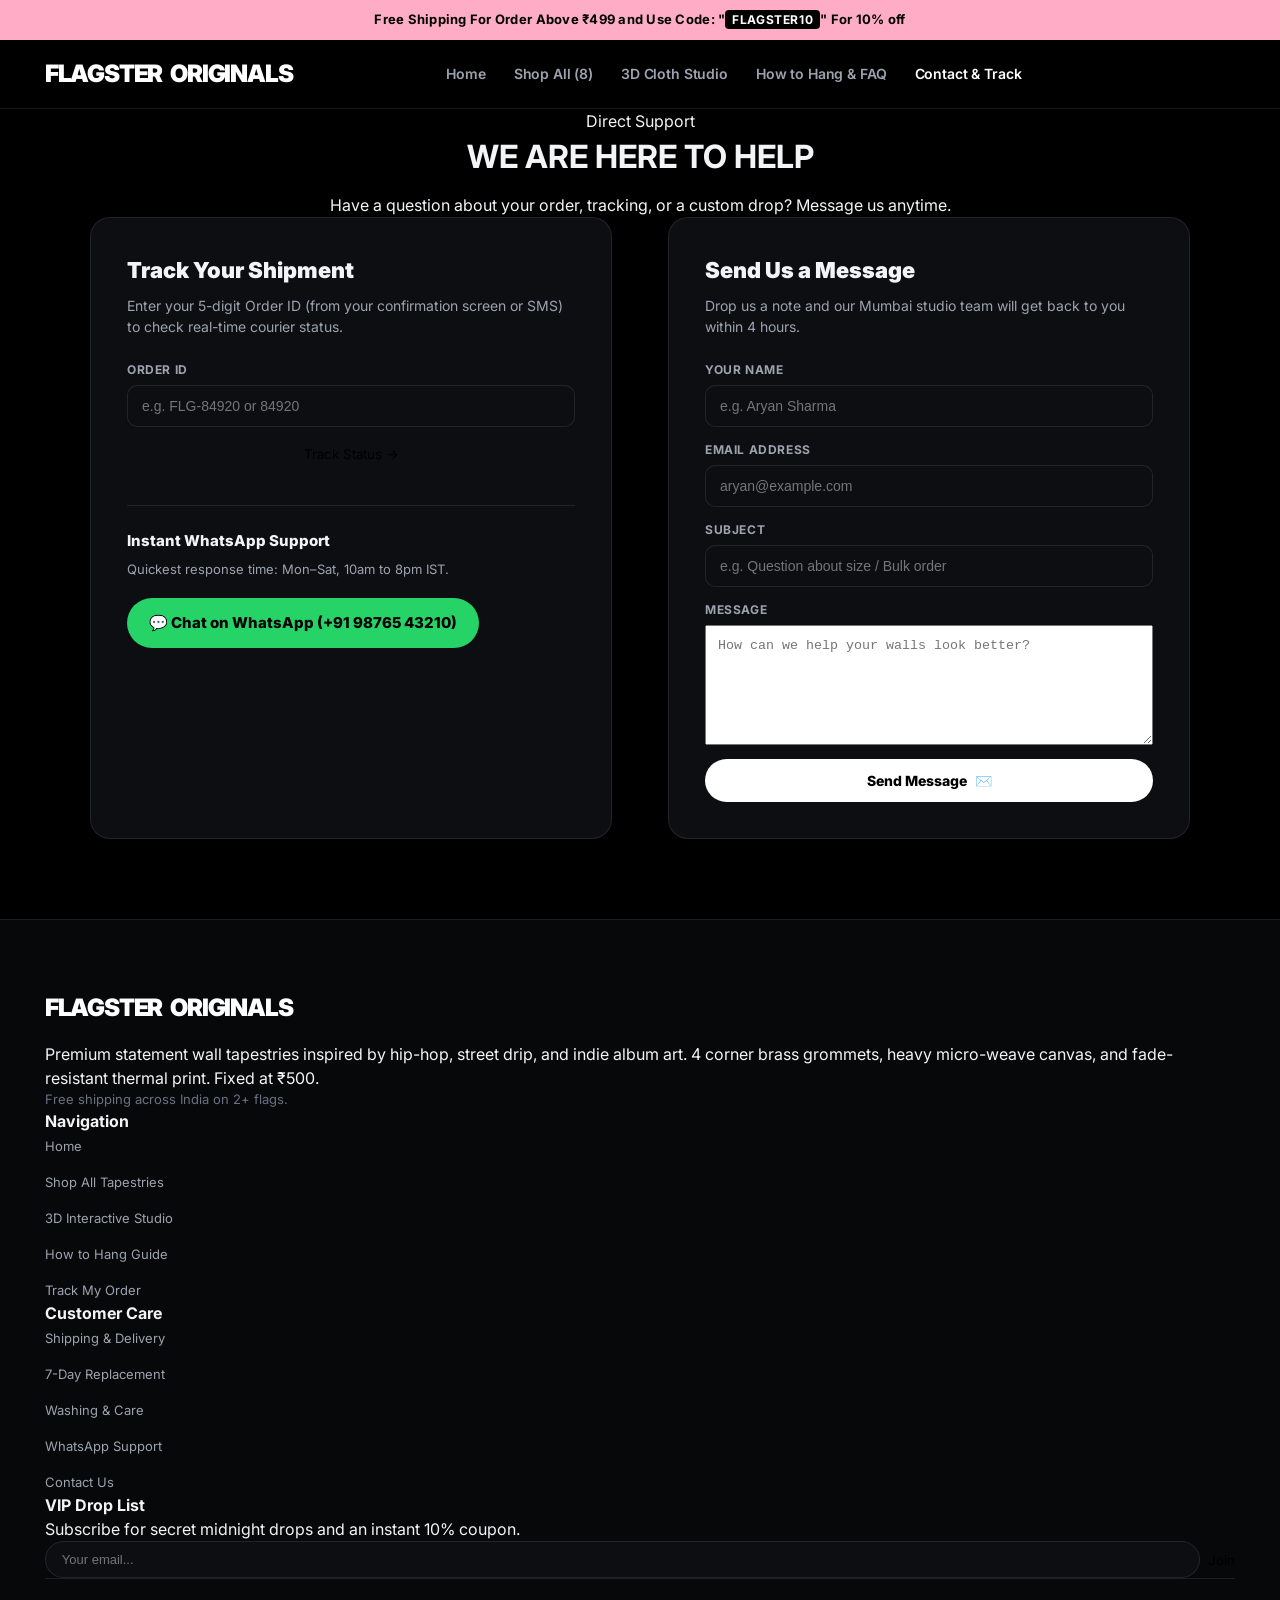
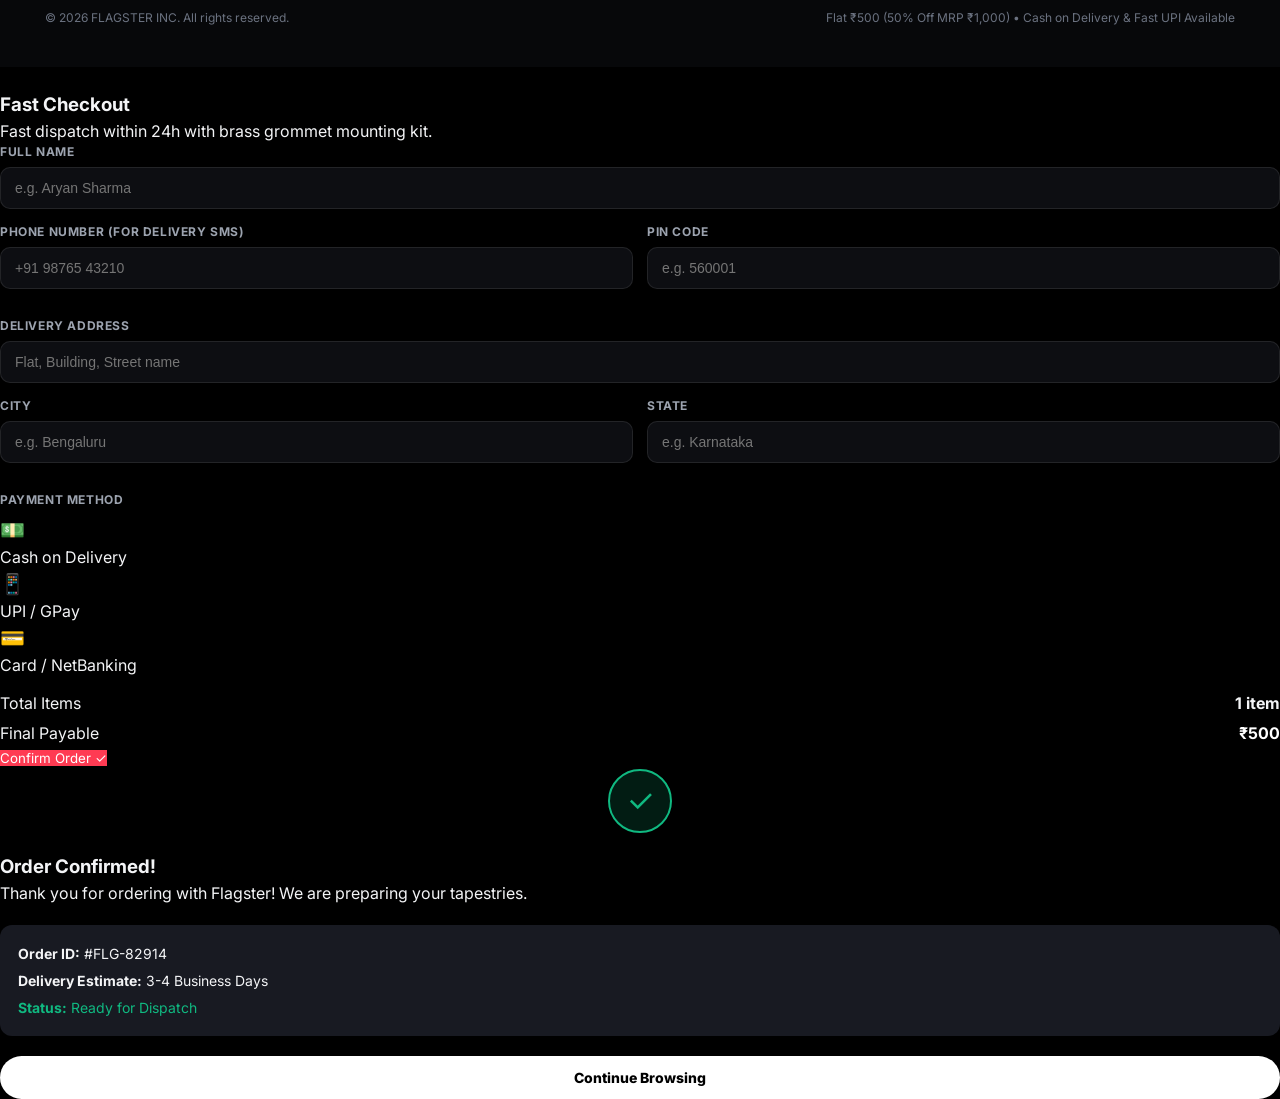
==== contact.html @ 4447f0f8 "feat: complete Flagster multi-page brand website with PhewMew PDP, 3D cloth physics, cart drawer, an" ====
<!DOCTYPE html>
<html lang="en">
<head>
  <meta charset="utf-8">
  <meta name="viewport" content="width=device-width, initial-scale=1">
  <title>Contact & Order Tracking — Flagster</title>
  <meta name="description" content="Track your Flagster shipment, WhatsApp customer support, and get in touch with our team.">
  <link rel="stylesheet" href="https://fonts.googleapis.com/css2?family=Inter:wght@400;500;600;700;800;900&display=swap">
  <link rel="stylesheet" href="css/style.css">
  <style>
    .contact-layout {
      display: grid;
      grid-template-columns: 1fr 1fr;
      gap: 56px;
      max-width: 1100px;
      margin: 0 auto;
    }
    .card-box {
      background: var(--bg-card);
      border: 1px solid var(--border);
      border-radius: 20px;
      padding: 36px;
    }
    .whatsapp-badge {
      display: inline-flex;
      align-items: center;
      gap: 10px;
      background: #25d366;
      color: #000;
      font-weight: 800;
      padding: 14px 22px;
      border-radius: var(--radius-pill);
      font-size: 15px;
      margin-top: 18px;
      transition: transform 0.2s;
    }
    .whatsapp-badge:hover {
      transform: translateY(-2px);
    }
    .track-result-box {
      background: var(--bg-surface);
      border: 1px solid var(--border-strong);
      padding: 20px;
      border-radius: 12px;
      margin-top: 20px;
      display: none;
    }
    @media (max-width: 800px) {
      .contact-layout { grid-template-columns: 1fr; gap: 32px; }
    }
  </style>
</head>
<body>

  <!-- Announcement Top Banner -->
  <aside class="announcement">
    <span>Free Shipping For Order Above ₹499 and Use Code: "<strong>FLAGSTER10</strong>" For 10% off</span>
  </aside>

  <!-- Sticky Navbar -->
  <header class="nav-bar">
    <div class="nav-inner">
      <a href="index.html" class="nav-logo">
        <span>FLAGSTER</span>
        <span class="nav-logo-tag">ORIGINALS</span>
      </a>

      <nav class="nav-links">
        <a href="index.html" class="">Home</a>
        <a href="shop.html" class="">Shop All (8)</a>
        <a href="index.html#studio" class="">3D Cloth Studio</a>
        <a href="faq.html" class="">How to Hang & FAQ</a>
        <a href="contact.html" class="is-active">Contact & Track</a>
      </nav>

      <div class="nav-actions">
        <button class="nav-cart-btn" id="open-cart-btn" aria-label="Open Cart">
          <svg width="18" height="18" viewBox="0 0 24 24" fill="none" stroke="currentColor" stroke-width="2.5"><path d="M6 2L3 6v14a2 2 0 0 0 2 2h14a2 2 0 0 0 2-2V6l-3-4z"/><line x1="3" y1="6" x2="21" y2="6"/><path d="M16 10a4 4 0 0 1-8 0"/></svg>
          <span>Cart</span>
          <span class="cart-pill-count" id="nav-cart-badge">0</span>
        </button>
      </div>
    </div>
  </header>


  <div class="shop-header" style="text-align: center; max-width: 700px; margin: 0 auto; padding-bottom: 0;">
    <span class="section-tag">Direct Support</span>
    <h1 class="section-title">WE ARE HERE TO HELP</h1>
    <p class="section-sub" style="margin: 12px auto 0;">Have a question about your order, tracking, or a custom drop? Message us anytime.</p>
  </div>

  <main class="section">
    <div class="contact-layout">
      <!-- Order Tracking Card -->
      <div class="card-box">
        <h3 style="font-size: 22px; font-weight: 900; margin-bottom: 8px;">Track Your Shipment</h3>
        <p style="font-size: 14px; color: var(--text-muted); margin-bottom: 24px;">Enter your 5-digit Order ID (from your confirmation screen or SMS) to check real-time courier status.</p>

        <form onsubmit="handleTrack(event)">
          <div class="form-group">
            <label>Order ID</label>
            <input type="text" class="form-input" id="track-id-input" placeholder="e.g. FLG-84920 or 84920" required>
          </div>
          <button type="submit" class="btn btn-accent" style="width: 100%;">
            <span>Track Status</span>
            <span>→</span>
          </button>
        </form>

        <div class="track-result-box" id="track-result">
          <div style="display: flex; justify-content: space-between; align-items: center; margin-bottom: 12px;">
            <strong style="color: #fff;" id="track-order-num">#FLG-84920</strong>
            <span style="background: rgba(16, 185, 129, 0.2); color: var(--green); padding: 3px 8px; border-radius: 4px; font-size: 12px; font-weight: 800;">OUT FOR DELIVERY</span>
          </div>
          <p style="font-size: 13px; color: var(--text-muted);">Courier: BlueDart Express • Tracking: BD9402850IN</p>
          <p style="font-size: 13px; color: #fff; margin-top: 8px;"><strong>Estimated Arrival:</strong> Tomorrow by 5:00 PM</p>
        </div>

        <div style="margin-top: 40px; padding-top: 24px; border-top: 1px solid var(--border);">
          <h4 style="font-size: 15px; font-weight: 800; margin-bottom: 8px;">Instant WhatsApp Support</h4>
          <p style="font-size: 13px; color: var(--text-muted);">Quickest response time: Mon–Sat, 10am to 8pm IST.</p>
          <a href="https://wa.me/919876543210?text=Hi%20Flagster%20Team!%20I%20have%20a%20question%20about%20my%20order" target="_blank" class="whatsapp-badge">
            <span>💬 Chat on WhatsApp (+91 98765 43210)</span>
          </a>
        </div>
      </div>

      <!-- Contact Message Form -->
      <div class="card-box">
        <h3 style="font-size: 22px; font-weight: 900; margin-bottom: 8px;">Send Us a Message</h3>
        <p style="font-size: 14px; color: var(--text-muted); margin-bottom: 24px;">Drop us a note and our Mumbai studio team will get back to you within 4 hours.</p>

        <form onsubmit="handleContactSubmit(event)">
          <div class="form-group">
            <label>Your Name</label>
            <input type="text" class="form-input" placeholder="e.g. Aryan Sharma" required>
          </div>

          <div class="form-group">
            <label>Email Address</label>
            <input type="email" class="form-input" placeholder="aryan@example.com" required>
          </div>

          <div class="form-group">
            <label>Subject</label>
            <input type="text" class="form-input" placeholder="e.g. Question about size / Bulk order">
          </div>

          <div class="form-group">
            <label>Message</label>
            <textarea class="form-input" style="height: 120px; padding: 12px; resize: vertical;" placeholder="How can we help your walls look better?" required></textarea>
          </div>

          <button type="submit" class="btn btn-primary" style="width: 100%;">
            <span>Send Message</span>
            <span>✉️</span>
          </button>
        </form>
      </div>
    </div>
  </main>


  <!-- Footer -->
  <footer class="site-footer">
    <div class="footer-top">
      <div class="footer-col">
        <div class="nav-logo" style="margin-bottom: 16px;">
          <span>FLAGSTER</span>
          <span class="nav-logo-tag">ORIGINALS</span>
        </div>
        <p>Premium statement wall tapestries inspired by hip-hop, street drip, and indie album art. 4 corner brass grommets, heavy micro-weave canvas, and fade-resistant thermal print. Fixed at ₹500.</p>
        <p style="color: #6a7182; font-size: 13px;">Free shipping across India on 2+ flags.</p>
      </div>

      <div class="footer-col">
        <h4>Navigation</h4>
        <ul class="footer-links">
          <li><a href="index.html">Home</a></li>
          <li><a href="shop.html">Shop All Tapestries</a></li>
          <li><a href="index.html#studio">3D Interactive Studio</a></li>
          <li><a href="faq.html">How to Hang Guide</a></li>
          <li><a href="contact.html">Track My Order</a></li>
        </ul>
      </div>

      <div class="footer-col">
        <h4>Customer Care</h4>
        <ul class="footer-links">
          <li><a href="faq.html#shipping">Shipping & Delivery</a></li>
          <li><a href="faq.html#returns">7-Day Replacement</a></li>
          <li><a href="faq.html#care">Washing & Care</a></li>
          <li><a href="contact.html">WhatsApp Support</a></li>
          <li><a href="contact.html">Contact Us</a></li>
        </ul>
      </div>

      <div class="footer-col">
        <h4>VIP Drop List</h4>
        <p>Subscribe for secret midnight drops and an instant 10% coupon.</p>
        <form class="newsletter-form" onsubmit="event.preventDefault(); alert('Welcome to Flagster VIP! Use code FLAGSTER10 at checkout.');">
          <input type="email" class="newsletter-input" placeholder="Your email..." required>
          <button type="submit" class="newsletter-btn">Join</button>
        </form>
      </div>
    </div>

    <div class="footer-bottom">
      <span>© 2026 FLAGSTER INC. All rights reserved.</span>
      <span>Flat ₹500 (50% Off MRP ₹1,000) • Cash on Delivery & Fast UPI Available</span>
    </div>
  </footer>

  <!-- Slide-In Cart Drawer -->
  <div class="cart-backdrop" id="cart-backdrop">
    <aside class="cart-drawer" role="dialog" aria-label="Shopping Cart">
      <div class="cart-header">
        <h3>Your Cart (<span id="cart-drawer-count">0</span>)</h3>
        <button class="cart-close-btn" id="cart-close-btn" aria-label="Close Cart">&times;</button>
      </div>

      <div class="cart-shipping-banner" id="cart-shipping-msg">
        ⚡ Add 1 more flag to unlock FREE SHIPPING!
      </div>

      <div class="cart-items" id="cart-items-container">
        <!-- Injected via cart.js -->
      </div>

      <div class="cart-footer">
        <div class="cart-coupon-row">
          <input type="text" class="cart-coupon-input" id="coupon-input" placeholder="Coupon Code (e.g. FLAGSTER10)">
          <button class="cart-coupon-btn" onclick="applyCoupon()">Apply</button>
        </div>
        <div class="cart-subtotal">
          <span>Subtotal</span>
          <span id="cart-subtotal-val">₹0</span>
        </div>
        <div class="cart-subtotal" style="color: var(--green);">
          <span>50% Drop Discount</span>
          <span id="cart-discount-val">-₹0</span>
        </div>
        <div class="cart-subtotal">
          <span>Shipping</span>
          <span id="cart-shipping-val">₹50</span>
        </div>
        <div class="cart-total">
          <span>Total</span>
          <span id="cart-total-val">₹0</span>
        </div>
        <button class="cart-checkout-btn" id="cart-checkout-btn">
          <span>Proceed to Checkout</span>
          <span>→</span>
        </button>
      </div>
    </aside>
  </div>

  <!-- Checkout Modal -->
  <div class="modal-backdrop" id="checkout-modal">
    <div class="modal-box">
      <button class="modal-close-btn" id="modal-close-btn">&times;</button>

      <div id="checkout-form-view">
        <h3 class="modal-title">Fast Checkout</h3>
        <p class="modal-sub">Fast dispatch within 24h with brass grommet mounting kit.</p>

        <form id="order-form" onsubmit="handlePlaceOrder(event)">
          <div class="form-group">
            <label>Full Name</label>
            <input type="text" class="form-input" placeholder="e.g. Aryan Sharma" required>
          </div>

          <div class="form-row">
            <div class="form-group">
              <label>Phone Number (for delivery SMS)</label>
              <input type="tel" class="form-input" placeholder="+91 98765 43210" required>
            </div>
            <div class="form-group">
              <label>PIN Code</label>
              <input type="text" class="form-input" placeholder="e.g. 560001" required>
            </div>
          </div>

          <div class="form-group">
            <label>Delivery Address</label>
            <input type="text" class="form-input" placeholder="Flat, Building, Street name" required>
          </div>

          <div class="form-row">
            <div class="form-group">
              <label>City</label>
              <input type="text" class="form-input" placeholder="e.g. Bengaluru" required>
            </div>
            <div class="form-group">
              <label>State</label>
              <input type="text" class="form-input" placeholder="e.g. Karnataka" required>
            </div>
          </div>

          <div class="form-group">
            <label>Payment Method</label>
            <div class="payment-options">
              <div class="payment-option is-selected" onclick="selectPayment(this, 'cod')">
                <div style="font-size: 20px;">💵</div>
                <div class="payment-option-title">Cash on Delivery</div>
              </div>
              <div class="payment-option" onclick="selectPayment(this, 'upi')">
                <div style="font-size: 20px;">📱</div>
                <div class="payment-option-title">UPI / GPay</div>
              </div>
              <div class="payment-option" onclick="selectPayment(this, 'card')">
                <div style="font-size: 20px;">💳</div>
                <div class="payment-option-title">Card / NetBanking</div>
              </div>
            </div>
          </div>

          <div class="order-summary-box">
            <div style="display: flex; justify-content: space-between; margin-bottom: 6px;">
              <span>Total Items</span>
              <strong id="modal-item-count">1 item</strong>
            </div>
            <div style="display: flex; justify-content: space-between; font-size: 16px;">
              <span>Final Payable</span>
              <strong style="color: #fff;" id="modal-final-total">₹500</strong>
            </div>
          </div>

          <button type="submit" class="cart-checkout-btn" style="background: var(--accent); color: #fff;">
            <span>Confirm Order</span>
            <span>✓</span>
          </button>
        </form>
      </div>

      <div class="success-view" id="checkout-success-view">
        <div class="success-icon">✓</div>
        <h3 class="modal-title">Order Confirmed!</h3>
        <p class="modal-sub">Thank you for ordering with Flagster! We are preparing your tapestries.</p>
        <div style="background: var(--bg-surface); padding: 18px; border-radius: 12px; margin: 20px 0; font-size: 14px; text-align: left;">
          <p><strong>Order ID:</strong> #FLG-<span id="confirmed-order-id">82914</span></p>
          <p style="margin-top: 6px;"><strong>Delivery Estimate:</strong> 3-4 Business Days</p>
          <p style="margin-top: 6px; color: var(--green);"><strong>Status:</strong> Ready for Dispatch</p>
        </div>
        <button class="btn btn-primary" style="width: 100%;" onclick="closeCheckout()">
          Continue Browsing
        </button>
      </div>
    </div>
  </div>


  <script src="js/products.js"></script>
  <script src="js/cart.js"></script>
  <script>
    function handleTrack(e) {
      e.preventDefault();
      const val = document.getElementById('track-id-input').value.trim();
      const resultBox = document.getElementById('track-result');
      const orderNumEl = document.getElementById('track-order-num');
      orderNumEl.textContent = val.startsWith('#') ? val : `#FLG-${val.replace('FLG-','')}`;
      resultBox.style.display = 'block';
    }

    function handleContactSubmit(e) {
      e.preventDefault();
      alert('Message sent! Our support team will reply to your email within 4 hours.');
      e.target.reset();
    }
  </script>
</body>
</html>
---- css/style.css ----
/* FLAGSTER E-COMMERCE STYLESHEET — STREETWEAR WALL TAPESTRIES */
:root {
  --bg: #000000;
  --bg-card: #0d0e12;
  --bg-card-hover: #14161d;
  --bg-surface: #181a22;
  --bg-surface-hover: #222530;
  --paper: #e3e4e9;
  --paper-edge: #cfd1d9;
  --ink: #000000;
  --white: #ffffff;
  --text-main: #f3f4f6;
  --text-muted: #9ca3af;
  --text-dim: #6b7280;
  --border: rgba(255, 255, 255, 0.09);
  --border-strong: rgba(255, 255, 255, 0.18);
  --pink-accent: #ffadc6;
  --pink-accent-hover: #ff98b6;
  --pink-accent-text: #000000;
  --accent: #ff3b53;
  --green: #10b981;
  --gutter: clamp(16px, 3.5vw, 48px);
  --radius: 12px;
  --radius-lg: 20px;
  --radius-pill: 9999px;
  --shadow-card: 0 16px 36px rgba(0, 0, 0, 0.5);
  --shadow-pop: 0 24px 60px rgba(0, 0, 0, 0.8);
}

*, *::before, *::after {
  box-sizing: border-box;
  margin: 0;
  padding: 0;
}

html {
  scroll-behavior: smooth;
}

body {
  background: var(--bg);
  color: var(--text-main);
  font-family: "Inter", -apple-system, BlinkMacSystemFont, "Segoe UI", Roboto, sans-serif;
  -webkit-font-smoothing: antialiased;
  text-rendering: optimizeLegibility;
  line-height: 1.5;
  overflow-x: hidden;
}

a {
  color: inherit;
  text-decoration: none;
}

button {
  font-family: inherit;
  border: none;
  background: none;
  cursor: pointer;
}

img {
  max-width: 100%;
  display: block;
}

/* TOP ANNOUNCEMENT BAR (PHEWMEW PINK ACCENT) */
.announcement {
  background: var(--pink-accent);
  color: #000000;
  font-size: 13px;
  font-weight: 700;
  letter-spacing: 0.02em;
  text-align: center;
  padding: 10px var(--gutter);
  display: flex;
  align-items: center;
  justify-content: center;
  gap: 8px;
  z-index: 100;
  position: relative;
}
.announcement strong {
  background: #000000;
  color: #ffffff;
  padding: 2px 7px;
  border-radius: 4px;
  font-size: 12px;
  letter-spacing: 0.05em;
}

/* NAVIGATION */
.nav-bar {
  position: sticky;
  top: 0;
  z-index: 90;
  background: rgba(0, 0, 0, 0.88);
  backdrop-filter: blur(14px);
  border-bottom: 1px solid var(--border);
  transition: all 0.25s ease;
}
.nav-inner {
  max-width: 1440px;
  margin: 0 auto;
  padding: 16px var(--gutter);
  display: flex;
  align-items: center;
  justify-content: space-between;
}
.nav-logo {
  display: flex;
  align-items: center;
  gap: 8px;
  font-size: 24px;
  font-weight: 900;
  letter-spacing: -0.05em;
  text-transform: uppercase;
  color: #ffffff;
}
.nav-logo .badge-star {
  background: var(--pink-accent);
  color: #000000;
  font-size: 11px;
  font-weight: 800;
  padding: 2px 8px;
  border-radius: var(--radius-pill);
  letter-spacing: 0.06em;
}
.nav-links {
  display: flex;
  align-items: center;
  gap: 28px;
}
.nav-links a {
  font-size: 14px;
  font-weight: 600;
  color: var(--text-muted);
  transition: color 0.2s;
  letter-spacing: -0.01em;
}
.nav-links a:hover,
.nav-links a.is-active {
  color: #ffffff;
}
.nav-actions {
  display: flex;
  align-items: center;
  gap: 12px;
}
.cart-pill-btn {
  background: #ffffff;
  color: #000000;
  font-size: 13px;
  font-weight: 700;
  padding: 8px 18px;
  border-radius: var(--radius-pill);
  display: flex;
  align-items: center;
  gap: 8px;
  transition: transform 0.2s, background 0.2s;
  box-shadow: 0 4px 14px rgba(255, 255, 255, 0.15);
}
.cart-pill-btn:hover {
  transform: translateY(-1px);
  background: #eaeaea;
}
.cart-count-badge {
  background: var(--pink-accent);
  color: #000000;
  font-size: 11px;
  font-weight: 900;
  padding: 2px 7px;
  border-radius: var(--radius-pill);
}

/* MARQUEE TICKER */
.marquee-bar {
  background: #090a0d;
  border-top: 1px solid var(--border);
  border-bottom: 1px solid var(--border);
  overflow: hidden;
  white-space: nowrap;
  padding: 12px 0;
}
.marquee-track {
  display: inline-block;
  animation: marquee 25s linear infinite;
  font-size: 12px;
  font-weight: 800;
  letter-spacing: 0.14em;
  text-transform: uppercase;
  color: var(--text-muted);
}
.marquee-track span {
  margin: 0 20px;
}
.marquee-track strong {
  color: var(--pink-accent);
}
@keyframes marquee {
  0% { transform: translateX(0); }
  100% { transform: translateX(-50%); }
}

/* BUTTONS */
.btn-primary {
  background: #ffffff;
  color: #000000;
  font-weight: 800;
  font-size: 14px;
  padding: 13px 26px;
  border-radius: var(--radius-pill);
  display: inline-flex;
  align-items: center;
  justify-content: center;
  gap: 8px;
  transition: transform 0.2s, background 0.2s;
  cursor: pointer;
}
.btn-primary:hover {
  background: #e2e2e2;
  transform: translateY(-2px);
}
.btn-pink {
  background: var(--pink-accent);
  color: var(--pink-accent-text);
  font-weight: 800;
  font-size: 15px;
  padding: 14px 28px;
  border-radius: var(--radius-pill);
  display: inline-flex;
  align-items: center;
  justify-content: center;
  gap: 8px;
  transition: transform 0.2s, background 0.2s, box-shadow 0.2s;
  cursor: pointer;
  box-shadow: 0 4px 18px rgba(255, 173, 198, 0.35);
}
.btn-pink:hover {
  background: var(--pink-accent-hover);
  transform: translateY(-2px);
  box-shadow: 0 6px 24px rgba(255, 173, 198, 0.5);
}
.btn-outline {
  border: 1px solid var(--border-strong);
  color: #ffffff;
  font-weight: 700;
  font-size: 14px;
  padding: 12px 24px;
  border-radius: var(--radius-pill);
  display: inline-flex;
  align-items: center;
  justify-content: center;
  gap: 8px;
  transition: all 0.2s;
}
.btn-outline:hover {
  background: rgba(255, 255, 255, 0.08);
  border-color: #ffffff;
  transform: translateY(-2px);
}

/* CARDS & PRODUCTS GRID */
.product-grid {
  display: grid;
  grid-template-columns: repeat(auto-fill, minmax(290px, 1fr));
  gap: 28px;
}
.product-card {
  background: var(--bg-card);
  border: 1px solid var(--border);
  border-radius: var(--radius-lg);
  overflow: hidden;
  display: flex;
  flex-direction: column;
  transition: transform 0.25s, border-color 0.25s, box-shadow 0.25s;
  position: relative;
}
.product-card:hover {
  transform: translateY(-6px);
  border-color: var(--border-strong);
  box-shadow: var(--shadow-pop);
}
.product-thumb-wrap {
  position: relative;
  aspect-ratio: 1.25/1;
  background: #000000;
  overflow: hidden;
}
.product-thumb-img {
  width: 100%;
  height: 100%;
  object-fit: cover;
  transition: transform 0.5s cubic-bezier(0.2, 0.8, 0.2, 1);
}
.product-card:hover .product-thumb-img {
  transform: scale(1.06);
}
.badge-tag {
  position: absolute;
  top: 14px;
  left: 14px;
  background: rgba(0, 0, 0, 0.75);
  backdrop-filter: blur(8px);
  color: #ffffff;
  font-size: 11px;
  font-weight: 800;
  padding: 4px 10px;
  border-radius: var(--radius-pill);
  letter-spacing: 0.06em;
  border: 1px solid rgba(255, 255, 255, 0.12);
}
.badge-sale {
  position: absolute;
  top: 14px;
  right: 14px;
  background: var(--pink-accent);
  color: #000000;
  font-size: 11px;
  font-weight: 900;
  padding: 4px 10px;
  border-radius: var(--radius-pill);
}
.product-body {
  padding: 20px;
  display: flex;
  flex-direction: column;
  flex: 1;
}
.product-cat {
  font-size: 11px;
  font-weight: 700;
  text-transform: uppercase;
  color: var(--text-dim);
  letter-spacing: 0.06em;
  margin-bottom: 6px;
}
.product-title {
  font-size: 17px;
  font-weight: 800;
  letter-spacing: -0.02em;
  color: #ffffff;
  margin-bottom: 8px;
  line-height: 1.3;
}
.product-title a:hover {
  color: var(--pink-accent);
}
.product-rating {
  display: flex;
  align-items: center;
  gap: 6px;
  font-size: 12px;
  color: #f59e0b;
  margin-bottom: 12px;
  font-weight: 600;
}
.product-rating span {
  color: var(--text-dim);
}
.product-desc {
  font-size: 13px;
  color: var(--text-muted);
  line-height: 1.5;
  margin-bottom: 18px;
  flex: 1;
}
.product-footer {
  display: flex;
  align-items: center;
  justify-content: space-between;
  padding-top: 14px;
  border-top: 1px solid var(--border);
}
.price-block {
  display: flex;
  align-items: baseline;
  gap: 8px;
}
.price-current {
  font-size: 20px;
  font-weight: 900;
  color: #ffffff;
}
.price-mrp {
  font-size: 13px;
  color: var(--text-dim);
  text-decoration: line-through;
}
.product-actions {
  display: flex;
  gap: 8px;
}
.btn-quick-add {
  background: #ffffff;
  color: #000000;
  font-size: 12px;
  font-weight: 800;
  padding: 8px 14px;
  border-radius: var(--radius-pill);
  transition: background 0.2s, transform 0.2s;
}
.btn-quick-add:hover {
  background: var(--pink-accent);
  transform: translateY(-1px);
}
.btn-quick-3d {
  background: var(--bg-surface);
  color: #ffffff;
  font-size: 12px;
  font-weight: 700;
  padding: 8px 12px;
  border-radius: var(--radius-pill);
  border: 1px solid var(--border);
  transition: background 0.2s;
}
.btn-quick-3d:hover {
  background: var(--bg-surface-hover);
  border-color: #ffffff;
}

/* CART DRAWER */
.cart-drawer-overlay {
  position: fixed;
  inset: 0;
  background: rgba(0, 0, 0, 0.7);
  backdrop-filter: blur(6px);
  z-index: 999;
  opacity: 0;
  pointer-events: none;
  transition: opacity 0.3s ease;
}
.cart-drawer-overlay.is-active {
  opacity: 1;
  pointer-events: auto;
}
.cart-drawer {
  position: fixed;
  top: 0;
  right: 0;
  bottom: 0;
  width: 100%;
  max-width: 440px;
  background: #0f1015;
  border-left: 1px solid var(--border);
  z-index: 1000;
  transform: translateX(100%);
  transition: transform 0.35s cubic-bezier(0.2, 0.8, 0.2, 1);
  display: flex;
  flex-direction: column;
}
.cart-drawer.is-active {
  transform: translateX(0);
}
.cart-header {
  padding: 20px 24px;
  border-bottom: 1px solid var(--border);
  display: flex;
  align-items: center;
  justify-content: space-between;
}
.cart-header h3 {
  font-size: 18px;
  font-weight: 900;
  letter-spacing: -0.02em;
  color: #ffffff;
}
.btn-close-cart {
  color: var(--text-dim);
  font-size: 24px;
  cursor: pointer;
  transition: color 0.2s;
}
.btn-close-cart:hover {
  color: #ffffff;
}
.shipping-meter {
  background: var(--bg-surface);
  padding: 12px 24px;
  border-bottom: 1px solid var(--border);
  font-size: 12px;
}
.shipping-meter-bar-bg {
  height: 6px;
  background: rgba(255, 255, 255, 0.1);
  border-radius: 999px;
  overflow: hidden;
  margin-top: 8px;
}
.shipping-meter-bar-fill {
  height: 100%;
  background: var(--pink-accent);
  width: 0%;
  transition: width 0.3s ease;
}
.cart-items-list {
  flex: 1;
  overflow-y: auto;
  padding: 20px 24px;
  display: flex;
  flex-direction: column;
  gap: 16px;
}
.cart-item {
  display: grid;
  grid-template-columns: 72px 1fr auto;
  gap: 14px;
  align-items: center;
  background: var(--bg-card);
  border: 1px solid var(--border);
  border-radius: 12px;
  padding: 10px;
}
.cart-item-img {
  width: 72px;
  height: 72px;
  border-radius: 8px;
  object-fit: cover;
}
.cart-item-info h4 {
  font-size: 13px;
  font-weight: 800;
  color: #ffffff;
  line-height: 1.3;
}
.cart-item-meta {
  font-size: 11px;
  color: var(--text-dim);
  margin-top: 2px;
}
.cart-item-price {
  font-size: 14px;
  font-weight: 800;
  color: #ffffff;
  margin-top: 4px;
}
.cart-qty-ctrl {
  display: flex;
  align-items: center;
  gap: 8px;
  background: var(--bg-surface);
  border-radius: 999px;
  padding: 2px 8px;
  font-size: 12px;
  margin-top: 6px;
  width: fit-content;
}
.cart-qty-ctrl button {
  color: var(--text-muted);
  font-weight: 800;
  padding: 0 4px;
}
.cart-qty-ctrl button:hover { color: #fff; }
.btn-remove-item {
  color: var(--text-dim);
  font-size: 18px;
  cursor: pointer;
  padding: 4px;
}
.btn-remove-item:hover { color: #ff4d4f; }
.cart-footer {
  padding: 20px 24px;
  border-top: 1px solid var(--border);
  background: #0a0b0e;
}
.coupon-box {
  display: flex;
  gap: 8px;
  margin-bottom: 16px;
}
.coupon-input {
  flex: 1;
  background: var(--bg-card);
  border: 1px solid var(--border);
  border-radius: var(--radius-pill);
  padding: 10px 16px;
  color: #ffffff;
  font-size: 13px;
  outline: none;
  text-transform: uppercase;
}
.coupon-input:focus { border-color: var(--pink-accent); }
.coupon-btn {
  background: var(--bg-surface);
  color: #ffffff;
  border: 1px solid var(--border);
  border-radius: var(--radius-pill);
  padding: 0 16px;
  font-size: 12px;
  font-weight: 800;
}
.coupon-btn:hover { background: #2f3442; }
.cart-summary-line {
  display: flex;
  justify-content: space-between;
  font-size: 13px;
  color: var(--text-muted);
  margin-bottom: 8px;
}
.cart-summary-line.total {
  font-size: 18px;
  font-weight: 900;
  color: #ffffff;
  border-top: 1px solid var(--border);
  padding-top: 10px;
  margin-top: 10px;
}
.btn-checkout {
  width: 100%;
  margin-top: 16px;
}

/* CHECKOUT MODAL */
.checkout-modal-overlay {
  position: fixed;
  inset: 0;
  background: rgba(0, 0, 0, 0.85);
  backdrop-filter: blur(8px);
  z-index: 1100;
  display: none;
  align-items: center;
  justify-content: center;
  padding: 20px;
  overflow-y: auto;
}
.checkout-modal-overlay.is-active {
  display: flex;
}
.checkout-modal {
  background: #111218;
  border: 1px solid var(--border-strong);
  border-radius: 20px;
  width: 100%;
  max-width: 580px;
  padding: 32px;
  box-shadow: var(--shadow-pop);
  position: relative;
}
.checkout-modal h2 {
  font-size: 22px;
  font-weight: 900;
  letter-spacing: -0.03em;
  color: #ffffff;
  margin-bottom: 8px;
}
.checkout-modal p.sub {
  font-size: 13px;
  color: var(--text-muted);
  margin-bottom: 24px;
}
.form-row {
  display: grid;
  grid-template-columns: 1fr 1fr;
  gap: 14px;
  margin-bottom: 14px;
}
.form-group {
  display: flex;
  flex-direction: column;
  gap: 6px;
  margin-bottom: 14px;
}
.form-group label {
  font-size: 12px;
  font-weight: 700;
  text-transform: uppercase;
  letter-spacing: 0.05em;
  color: var(--text-muted);
}
.form-group input,
.form-group select {
  background: var(--bg-card);
  border: 1px solid var(--border);
  border-radius: 10px;
  padding: 12px 14px;
  color: #ffffff;
  font-size: 14px;
  outline: none;
}
.form-group input:focus,
.form-group select:focus {
  border-color: var(--pink-accent);
}
.payment-selector {
  display: grid;
  grid-template-columns: 1fr 1fr 1fr;
  gap: 10px;
  margin-top: 10px;
}
.payment-opt {
  background: var(--bg-surface);
  border: 1px solid var(--border);
  border-radius: 10px;
  padding: 12px;
  text-align: center;
  cursor: pointer;
  transition: all 0.2s;
}
.payment-opt.is-active {
  border-color: var(--pink-accent);
  background: rgba(255, 173, 198, 0.1);
  color: var(--pink-accent);
}
.payment-opt h5 {
  font-size: 13px;
  font-weight: 800;
}
.payment-opt span {
  font-size: 11px;
  color: var(--text-dim);
}

/* SUCCESS MODAL */
.order-success-modal {
  display: none;
  text-align: center;
  padding: 20px 0;
}
.order-success-modal.is-active {
  display: block;
}
.success-icon {
  width: 64px;
  height: 64px;
  background: rgba(16, 185, 129, 0.15);
  border: 2px solid var(--green);
  border-radius: 50%;
  display: flex;
  align-items: center;
  justify-content: center;
  font-size: 32px;
  color: var(--green);
  margin: 0 auto 20px;
}

/* FOOTER */
.site-footer {
  background: #07080a;
  border-top: 1px solid var(--border);
  padding: 70px var(--gutter) 40px;
  margin-top: 80px;
}
.footer-grid {
  max-width: 1440px;
  margin: 0 auto;
  display: grid;
  grid-template-columns: 1.6fr 1fr 1fr 1.4fr;
  gap: 48px;
  margin-bottom: 50px;
}
.footer-brand h4 {
  font-size: 22px;
  font-weight: 900;
  letter-spacing: -0.04em;
  margin-bottom: 12px;
  color: #ffffff;
}
.footer-brand p {
  font-size: 13px;
  color: var(--text-muted);
  line-height: 1.6;
  max-width: 320px;
}
.footer-col h5 {
  font-size: 12px;
  font-weight: 800;
  text-transform: uppercase;
  letter-spacing: 0.08em;
  color: #ffffff;
  margin-bottom: 18px;
}
.footer-col ul {
  list-style: none;
  display: flex;
  flex-direction: column;
  gap: 12px;
}
.footer-col a {
  font-size: 13px;
  color: var(--text-muted);
  transition: color 0.2s;
}
.footer-col a:hover {
  color: var(--pink-accent);
}
.footer-newsletter p {
  font-size: 13px;
  color: var(--text-muted);
  margin-bottom: 14px;
}
.newsletter-form {
  display: flex;
  gap: 8px;
}
.newsletter-input {
  flex: 1;
  background: var(--bg-card);
  border: 1px solid var(--border);
  border-radius: var(--radius-pill);
  padding: 10px 16px;
  color: #ffffff;
  font-size: 13px;
  outline: none;
}
.footer-bottom {
  max-width: 1440px;
  margin: 0 auto;
  padding-top: 30px;
  border-top: 1px solid var(--border);
  display: flex;
  align-items: center;
  justify-content: space-between;
  font-size: 12px;
  color: var(--text-dim);
}

/* RESPONSIVE */
@media (max-width: 900px) {
  .footer-grid {
    grid-template-columns: 1fr 1fr;
    gap: 36px;
  }
}
@media (max-width: 600px) {
  .nav-links { display: none; }
  .footer-grid { grid-template-columns: 1fr; }
  .form-row { grid-template-columns: 1fr; }
}
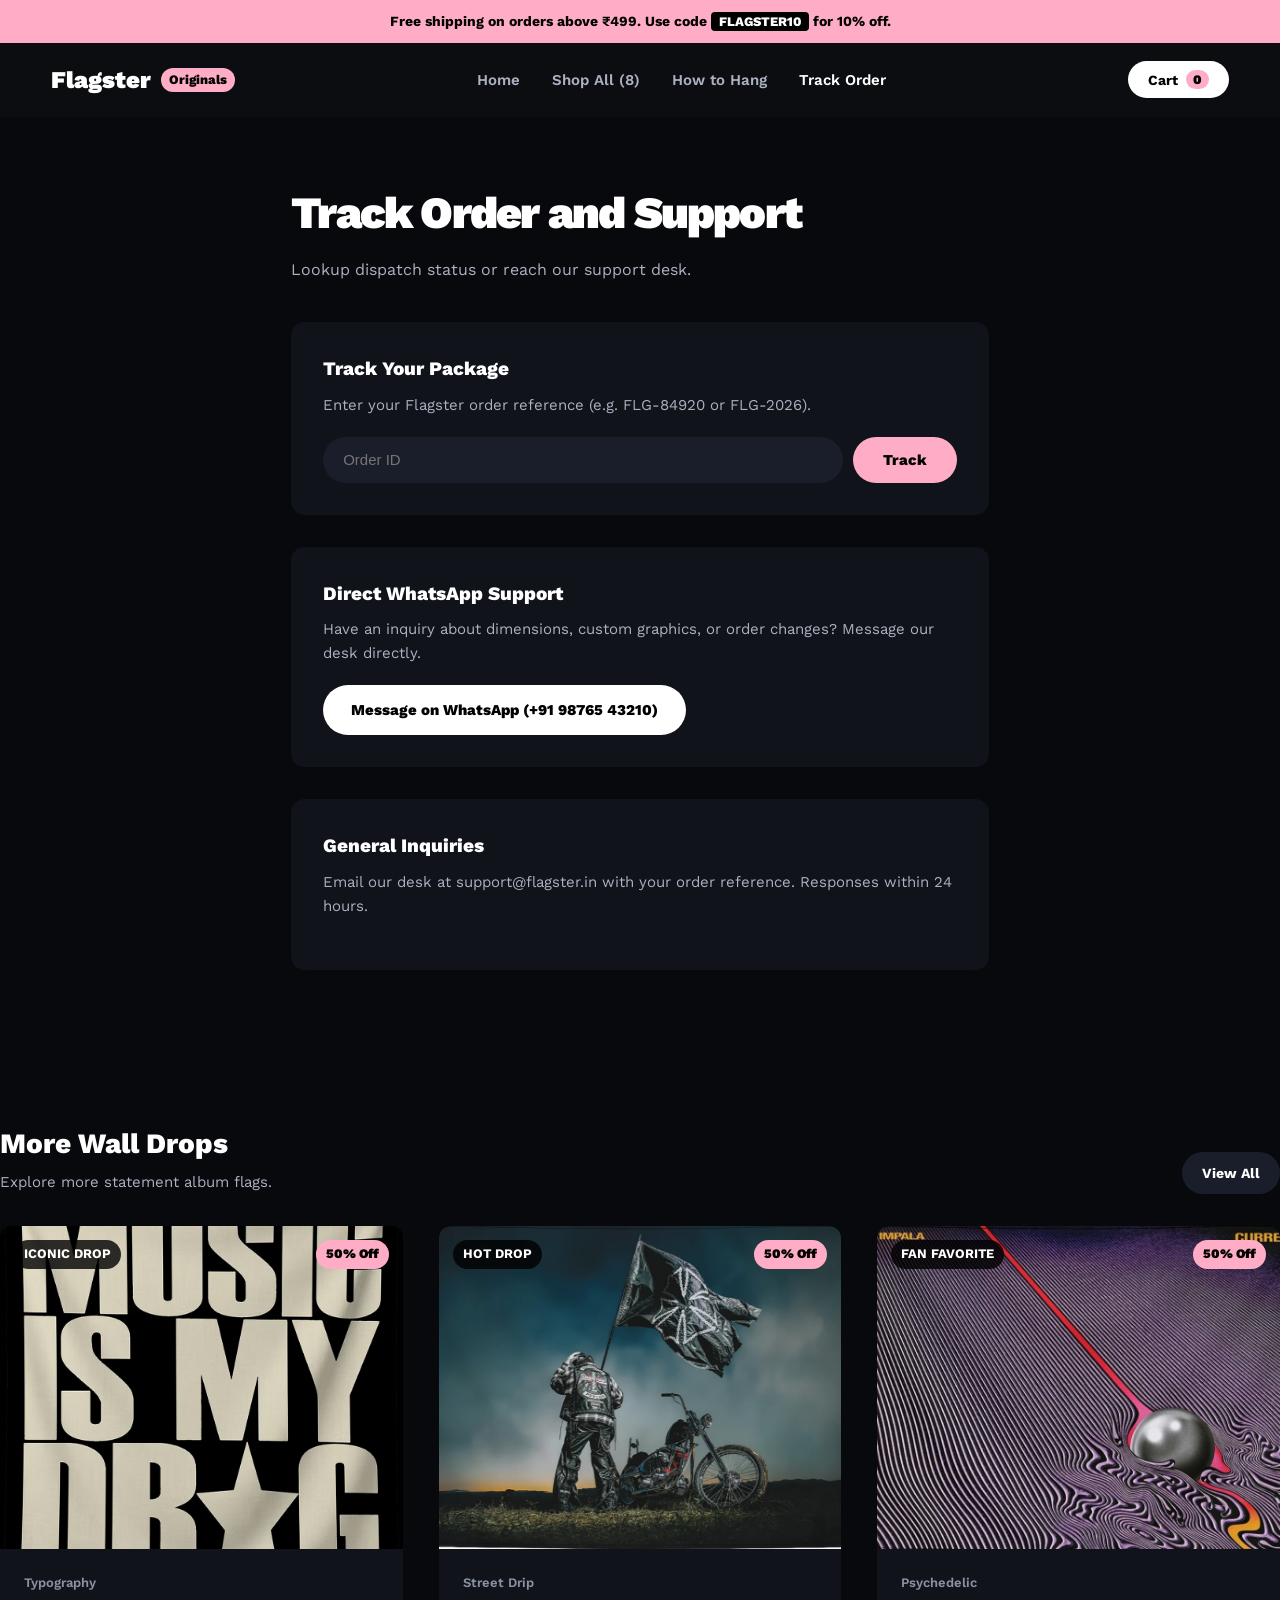
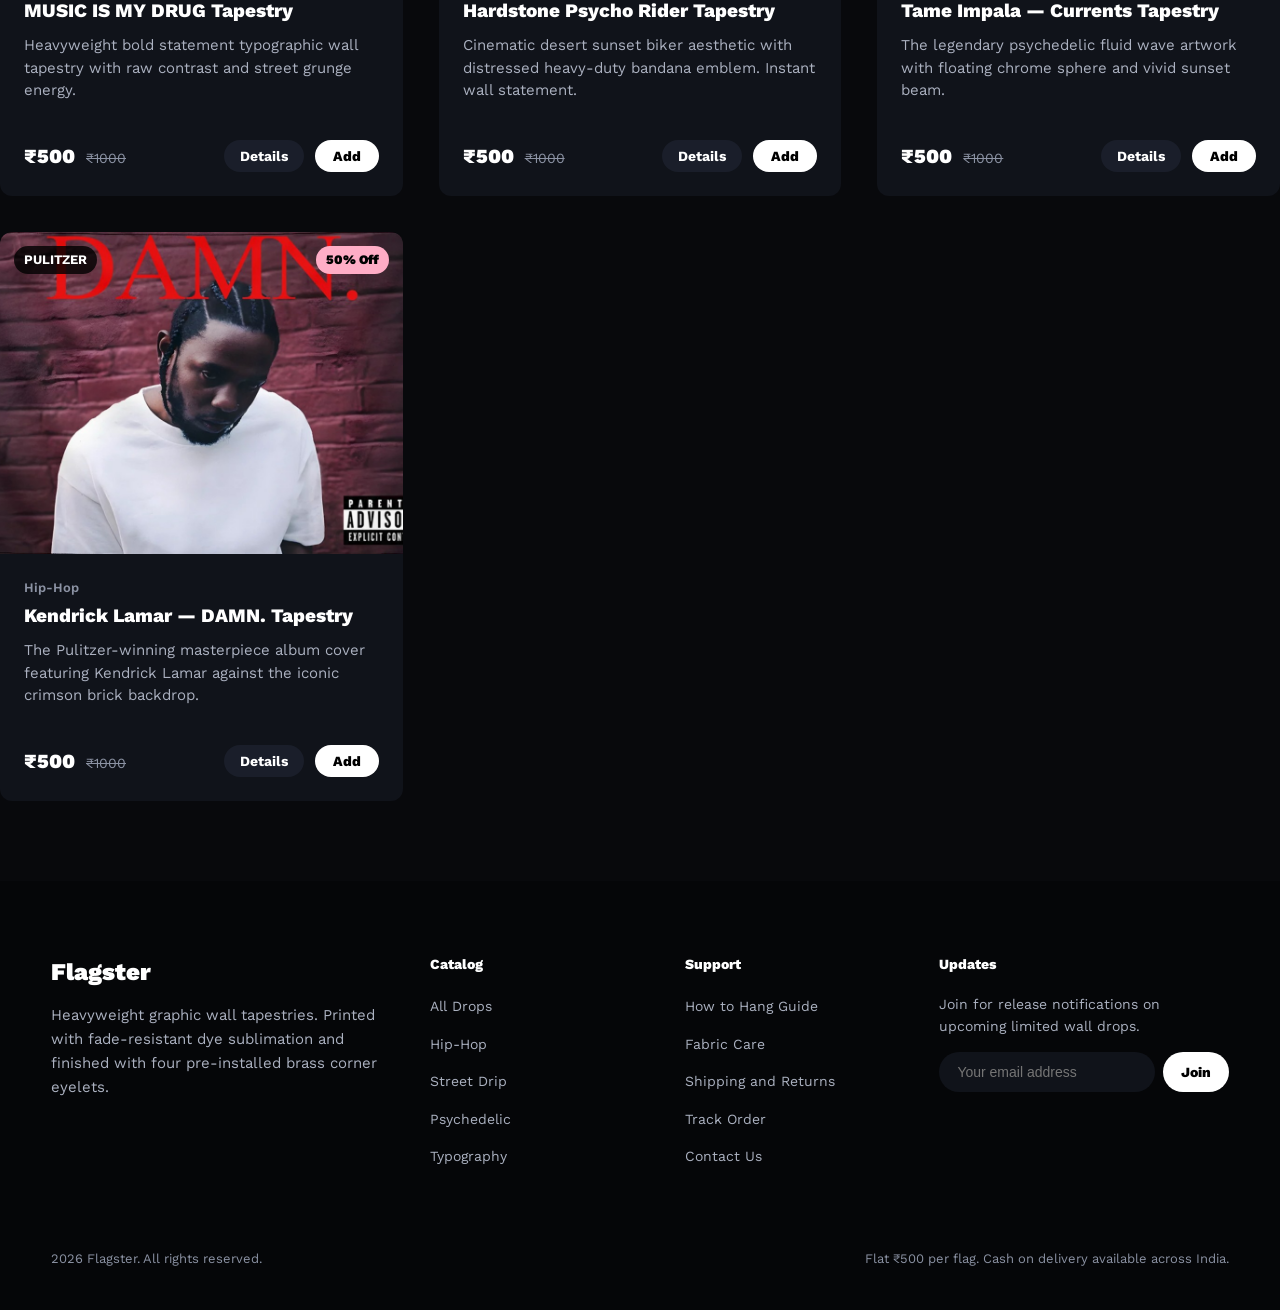
==== commit dcf96c1c: "refactor: apply taste-skill anti-slop design rules (Work Sans, 0 hairlines, tone steps, 0 emoji UI, " ====
--- a/contact.html
+++ b/contact.html
@@ -3,372 +3,425 @@
 <head>
   <meta charset="utf-8">
   <meta name="viewport" content="width=device-width, initial-scale=1">
-  <title>Contact & Order Tracking — Flagster</title>
-  <meta name="description" content="Track your Flagster shipment, WhatsApp customer support, and get in touch with our team.">
-  <link rel="stylesheet" href="https://fonts.googleapis.com/css2?family=Inter:wght@400;500;600;700;800;900&display=swap">
+  <title>Flagster · Order Tracking and Support</title>
+  <meta name="description" content="Check live order dispatch status or connect with Flagster customer care on WhatsApp.">
+  <link rel="preconnect" href="https://fonts.googleapis.com">
+  <link rel="preconnect" href="https://fonts.gstatic.com" crossorigin>
+  <link rel="stylesheet" href="https://fonts.googleapis.com/css2?family=Work+Sans:wght@300;400;500;600;700;800;900&display=swap">
   <link rel="stylesheet" href="css/style.css">
   <style>
-    .contact-layout {
-      display: grid;
-      grid-template-columns: 1fr 1fr;
-      gap: 56px;
-      max-width: 1100px;
+    .contact-wrap {
+      max-width: 800px;
       margin: 0 auto;
-    }
-    .card-box {
+      padding: 60px var(--gutter) 100px;
+    }
+    .contact-title {
+      font-size: clamp(30px, 3.5vw, 46px);
+      font-weight: 900;
+      letter-spacing: -0.04em;
+      color: #ffffff;
+      margin-bottom: 8px;
+    }
+    .contact-sub {
+      font-size: 16px;
+      color: var(--text-muted);
+      margin-bottom: 40px;
+    }
+    .tool-box {
       background: var(--bg-card);
-      border: 1px solid var(--border);
-      border-radius: 20px;
-      padding: 36px;
-    }
-    .whatsapp-badge {
-      display: inline-flex;
-      align-items: center;
+      border-radius: 14px;
+      padding: 32px;
+      margin-bottom: 32px;
+    }
+    .tool-box h3 {
+      font-size: 19px;
+      font-weight: 800;
+      color: #ffffff;
+      margin-bottom: 8px;
+    }
+    .tool-box p {
+      font-size: 15px;
+      color: var(--text-muted);
+      margin-bottom: 20px;
+    }
+    .track-input-row {
+      display: flex;
       gap: 10px;
-      background: #25d366;
-      color: #000;
-      font-weight: 800;
-      padding: 14px 22px;
+    }
+    .track-input {
+      flex: 1;
+      background: var(--bg-surface);
+      border: none;
       border-radius: var(--radius-pill);
+      padding: 13px 20px;
+      color: #ffffff;
       font-size: 15px;
-      margin-top: 18px;
-      transition: transform 0.2s;
-    }
-    .whatsapp-badge:hover {
-      transform: translateY(-2px);
-    }
-    .track-result-box {
+      outline: none;
+    }
+    .tracking-result {
+      margin-top: 20px;
+      padding: 18px;
       background: var(--bg-surface);
-      border: 1px solid var(--border-strong);
-      padding: 20px;
-      border-radius: 12px;
-      margin-top: 20px;
+      border-radius: 8px;
       display: none;
-    }
-    @media (max-width: 800px) {
-      .contact-layout { grid-template-columns: 1fr; gap: 32px; }
+      font-size: 14px;
+      line-height: 1.6;
     }
   </style>
 </head>
 <body>
 
-  <!-- Announcement Top Banner -->
+  <!-- Announcement Bar -->
   <aside class="announcement">
-    <span>Free Shipping For Order Above ₹499 and Use Code: "<strong>FLAGSTER10</strong>" For 10% off</span>
+    <span>Free shipping on orders above ₹499. Use code <strong>FLAGSTER10</strong> for 10% off.</span>
   </aside>
 
-  <!-- Sticky Navbar -->
+  <!-- Navigation -->
   <header class="nav-bar">
     <div class="nav-inner">
       <a href="index.html" class="nav-logo">
-        <span>FLAGSTER</span>
-        <span class="nav-logo-tag">ORIGINALS</span>
+        <span>Flagster</span>
+        <span class="nav-logo-badge">Originals</span>
       </a>
 
       <nav class="nav-links">
         <a href="index.html" class="">Home</a>
         <a href="shop.html" class="">Shop All (8)</a>
-        <a href="index.html#studio" class="">3D Cloth Studio</a>
-        <a href="faq.html" class="">How to Hang & FAQ</a>
-        <a href="contact.html" class="is-active">Contact & Track</a>
+        <a href="faq.html" class="">How to Hang</a>
+        <a href="contact.html" class="is-active">Track Order</a>
       </nav>
 
       <div class="nav-actions">
         <button class="nav-cart-btn" id="open-cart-btn" aria-label="Open Cart">
-          <svg width="18" height="18" viewBox="0 0 24 24" fill="none" stroke="currentColor" stroke-width="2.5"><path d="M6 2L3 6v14a2 2 0 0 0 2 2h14a2 2 0 0 0 2-2V6l-3-4z"/><line x1="3" y1="6" x2="21" y2="6"/><path d="M16 10a4 4 0 0 1-8 0"/></svg>
           <span>Cart</span>
-          <span class="cart-pill-count" id="nav-cart-badge">0</span>
+          <span class="cart-badge" id="nav-cart-badge">0</span>
         </button>
       </div>
     </div>
   </header>
 
-
-  <div class="shop-header" style="text-align: center; max-width: 700px; margin: 0 auto; padding-bottom: 0;">
-    <span class="section-tag">Direct Support</span>
-    <h1 class="section-title">WE ARE HERE TO HELP</h1>
-    <p class="section-sub" style="margin: 12px auto 0;">Have a question about your order, tracking, or a custom drop? Message us anytime.</p>
-  </div>
-
-  <main class="section">
-    <div class="contact-layout">
-      <!-- Order Tracking Card -->
-      <div class="card-box">
-        <h3 style="font-size: 22px; font-weight: 900; margin-bottom: 8px;">Track Your Shipment</h3>
-        <p style="font-size: 14px; color: var(--text-muted); margin-bottom: 24px;">Enter your 5-digit Order ID (from your confirmation screen or SMS) to check real-time courier status.</p>
-
-        <form onsubmit="handleTrack(event)">
-          <div class="form-group">
-            <label>Order ID</label>
-            <input type="text" class="form-input" id="track-id-input" placeholder="e.g. FLG-84920 or 84920" required>
-          </div>
-          <button type="submit" class="btn btn-accent" style="width: 100%;">
-            <span>Track Status</span>
-            <span>→</span>
-          </button>
-        </form>
-
-        <div class="track-result-box" id="track-result">
-          <div style="display: flex; justify-content: space-between; align-items: center; margin-bottom: 12px;">
-            <strong style="color: #fff;" id="track-order-num">#FLG-84920</strong>
-            <span style="background: rgba(16, 185, 129, 0.2); color: var(--green); padding: 3px 8px; border-radius: 4px; font-size: 12px; font-weight: 800;">OUT FOR DELIVERY</span>
-          </div>
-          <p style="font-size: 13px; color: var(--text-muted);">Courier: BlueDart Express • Tracking: BD9402850IN</p>
-          <p style="font-size: 13px; color: #fff; margin-top: 8px;"><strong>Estimated Arrival:</strong> Tomorrow by 5:00 PM</p>
-        </div>
-
-        <div style="margin-top: 40px; padding-top: 24px; border-top: 1px solid var(--border);">
-          <h4 style="font-size: 15px; font-weight: 800; margin-bottom: 8px;">Instant WhatsApp Support</h4>
-          <p style="font-size: 13px; color: var(--text-muted);">Quickest response time: Mon–Sat, 10am to 8pm IST.</p>
-          <a href="https://wa.me/919876543210?text=Hi%20Flagster%20Team!%20I%20have%20a%20question%20about%20my%20order" target="_blank" class="whatsapp-badge">
-            <span>💬 Chat on WhatsApp (+91 98765 43210)</span>
+  <main class="contact-wrap">
+    <h1 class="contact-title">Track Order and Support</h1>
+    <p class="contact-sub">Lookup dispatch status or reach our support desk.</p>
+
+    <!-- Tracking Lookup -->
+    <div class="tool-box">
+      <h3>Track Your Package</h3>
+      <p>Enter your Flagster order reference (e.g. FLG-84920 or FLG-2026).</p>
+      <form class="track-input-row" onsubmit="handleTrack(event)">
+        <input type="text" id="order-ref-input" class="track-input" placeholder="Order ID" required>
+        <button type="submit" class="btn-pink">Track</button>
+      </form>
+      <div class="tracking-result" id="tracking-result-box"></div>
+    </div>
+
+    <!-- Direct WhatsApp -->
+    <div class="tool-box">
+      <h3>Direct WhatsApp Support</h3>
+      <p>Have an inquiry about dimensions, custom graphics, or order changes? Message our desk directly.</p>
+      <a href="https://wa.me/919876543210" target="_blank" rel="noopener" class="btn-primary">Message on WhatsApp (+91 98765 43210)</a>
+    </div>
+
+    <!-- Inquiries -->
+    <div class="tool-box">
+      <h3>General Inquiries</h3>
+      <p>Email our desk at support@flagster.in with your order reference. Responses within 24 hours.</p>
+    </div>
+  </main>
+
+  <!-- Related Wall Drops -->
+  <section class="pdp-wrap" style="padding-top: 20px;">
+    <div style="display: flex; justify-content: space-between; align-items: flex-end; margin-bottom: 32px;">
+      <div>
+        <h2 style="font-size: 28px; font-weight: 800; color: #fff;">More Wall Drops</h2>
+        <p style="font-size: 15px; color: var(--text-muted); margin-top: 4px;">Explore more statement album flags.</p>
+      </div>
+      <a href="shop.html" class="btn-secondary" style="font-size: 14px; padding: 10px 20px;">View All</a>
+    </div>
+
+    <div class="product-grid">
+      
+      <article class="product-card">
+        <div class="product-thumb-wrap">
+          <a href="product.html?id=music">
+            <img class="product-thumb-img" src="products/music-is-my-drug.jpg" alt="MUSIC IS MY DRUG Tapestry" loading="lazy">
           </a>
-        </div>
-      </div>
-
-      <!-- Contact Message Form -->
-      <div class="card-box">
-        <h3 style="font-size: 22px; font-weight: 900; margin-bottom: 8px;">Send Us a Message</h3>
-        <p style="font-size: 14px; color: var(--text-muted); margin-bottom: 24px;">Drop us a note and our Mumbai studio team will get back to you within 4 hours.</p>
-
-        <form onsubmit="handleContactSubmit(event)">
-          <div class="form-group">
-            <label>Your Name</label>
-            <input type="text" class="form-input" placeholder="e.g. Aryan Sharma" required>
-          </div>
-
-          <div class="form-group">
-            <label>Email Address</label>
-            <input type="email" class="form-input" placeholder="aryan@example.com" required>
-          </div>
-
-          <div class="form-group">
-            <label>Subject</label>
-            <input type="text" class="form-input" placeholder="e.g. Question about size / Bulk order">
-          </div>
-
-          <div class="form-group">
-            <label>Message</label>
-            <textarea class="form-input" style="height: 120px; padding: 12px; resize: vertical;" placeholder="How can we help your walls look better?" required></textarea>
-          </div>
-
-          <button type="submit" class="btn btn-primary" style="width: 100%;">
-            <span>Send Message</span>
-            <span>✉️</span>
-          </button>
-        </form>
-      </div>
-    </div>
-  </main>
-
+          <span class="badge-tag">ICONIC DROP</span>
+          <span class="badge-sale">50% Off</span>
+        </div>
+        <div class="product-body">
+          <div class="product-category">Typography</div>
+          <h3 class="product-title"><a href="product.html?id=music">MUSIC IS MY DRUG Tapestry</a></h3>
+          <p class="product-desc">Heavyweight bold statement typographic wall tapestry with raw contrast and street grunge energy.</p>
+          <div class="product-footer">
+            <div>
+              <span class="price-current">₹500</span>
+              <span class="price-mrp">₹1000</span>
+            </div>
+            <div>
+              <a href="product.html?id=music" class="btn-view-drop">Details</a>
+              <button class="btn-quick-add" onclick="addToCart('music', 1, 'Medium (4x3 ft)')">Add</button>
+            </div>
+          </div>
+        </div>
+      </article>
+      <article class="product-card">
+        <div class="product-thumb-wrap">
+          <a href="product.html?id=hardstone">
+            <img class="product-thumb-img" src="products/hardstone-psycho.jpg" alt="Hardstone Psycho Rider Tapestry" loading="lazy">
+          </a>
+          <span class="badge-tag">HOT DROP</span>
+          <span class="badge-sale">50% Off</span>
+        </div>
+        <div class="product-body">
+          <div class="product-category">Street Drip</div>
+          <h3 class="product-title"><a href="product.html?id=hardstone">Hardstone Psycho Rider Tapestry</a></h3>
+          <p class="product-desc">Cinematic desert sunset biker aesthetic with distressed heavy-duty bandana emblem. Instant wall statement.</p>
+          <div class="product-footer">
+            <div>
+              <span class="price-current">₹500</span>
+              <span class="price-mrp">₹1000</span>
+            </div>
+            <div>
+              <a href="product.html?id=hardstone" class="btn-view-drop">Details</a>
+              <button class="btn-quick-add" onclick="addToCart('hardstone', 1, 'Medium (4x3 ft)')">Add</button>
+            </div>
+          </div>
+        </div>
+      </article>
+      <article class="product-card">
+        <div class="product-thumb-wrap">
+          <a href="product.html?id=currents">
+            <img class="product-thumb-img" src="products/tame-impala-currents.jpg" alt="Tame Impala — Currents Tapestry" loading="lazy">
+          </a>
+          <span class="badge-tag">FAN FAVORITE</span>
+          <span class="badge-sale">50% Off</span>
+        </div>
+        <div class="product-body">
+          <div class="product-category">Psychedelic</div>
+          <h3 class="product-title"><a href="product.html?id=currents">Tame Impala — Currents Tapestry</a></h3>
+          <p class="product-desc">The legendary psychedelic fluid wave artwork with floating chrome sphere and vivid sunset beam.</p>
+          <div class="product-footer">
+            <div>
+              <span class="price-current">₹500</span>
+              <span class="price-mrp">₹1000</span>
+            </div>
+            <div>
+              <a href="product.html?id=currents" class="btn-view-drop">Details</a>
+              <button class="btn-quick-add" onclick="addToCart('currents', 1, 'Medium (4x3 ft)')">Add</button>
+            </div>
+          </div>
+        </div>
+      </article>
+      <article class="product-card">
+        <div class="product-thumb-wrap">
+          <a href="product.html?id=damn">
+            <img class="product-thumb-img" src="products/kendrick-damn.jpg" alt="Kendrick Lamar — DAMN. Tapestry" loading="lazy">
+          </a>
+          <span class="badge-tag">PULITZER</span>
+          <span class="badge-sale">50% Off</span>
+        </div>
+        <div class="product-body">
+          <div class="product-category">Hip-Hop</div>
+          <h3 class="product-title"><a href="product.html?id=damn">Kendrick Lamar — DAMN. Tapestry</a></h3>
+          <p class="product-desc">The Pulitzer-winning masterpiece album cover featuring Kendrick Lamar against the iconic crimson brick backdrop.</p>
+          <div class="product-footer">
+            <div>
+              <span class="price-current">₹500</span>
+              <span class="price-mrp">₹1000</span>
+            </div>
+            <div>
+              <a href="product.html?id=damn" class="btn-view-drop">Details</a>
+              <button class="btn-quick-add" onclick="addToCart('damn', 1, 'Medium (4x3 ft)')">Add</button>
+            </div>
+          </div>
+        </div>
+      </article>
+    </div>
+  </section>
 
   <!-- Footer -->
   <footer class="site-footer">
-    <div class="footer-top">
+    <div class="footer-grid">
+      <div class="footer-brand">
+        <h4>Flagster</h4>
+        <p>Heavyweight graphic wall tapestries. Printed with fade-resistant dye sublimation and finished with four pre-installed brass corner eyelets.</p>
+      </div>
+
       <div class="footer-col">
-        <div class="nav-logo" style="margin-bottom: 16px;">
-          <span>FLAGSTER</span>
-          <span class="nav-logo-tag">ORIGINALS</span>
-        </div>
-        <p>Premium statement wall tapestries inspired by hip-hop, street drip, and indie album art. 4 corner brass grommets, heavy micro-weave canvas, and fade-resistant thermal print. Fixed at ₹500.</p>
-        <p style="color: #6a7182; font-size: 13px;">Free shipping across India on 2+ flags.</p>
+        <h5>Catalog</h5>
+        <ul>
+          <li><a href="shop.html">All Drops</a></li>
+          <li><a href="shop.html?cat=Hip-Hop">Hip-Hop</a></li>
+          <li><a href="shop.html?cat=Street+Drip">Street Drip</a></li>
+          <li><a href="shop.html?cat=Psychedelic">Psychedelic</a></li>
+          <li><a href="shop.html?cat=Typography">Typography</a></li>
+        </ul>
       </div>
 
       <div class="footer-col">
-        <h4>Navigation</h4>
-        <ul class="footer-links">
-          <li><a href="index.html">Home</a></li>
-          <li><a href="shop.html">Shop All Tapestries</a></li>
-          <li><a href="index.html#studio">3D Interactive Studio</a></li>
+        <h5>Support</h5>
+        <ul>
           <li><a href="faq.html">How to Hang Guide</a></li>
-          <li><a href="contact.html">Track My Order</a></li>
-        </ul>
-      </div>
-
-      <div class="footer-col">
-        <h4>Customer Care</h4>
-        <ul class="footer-links">
-          <li><a href="faq.html#shipping">Shipping & Delivery</a></li>
-          <li><a href="faq.html#returns">7-Day Replacement</a></li>
-          <li><a href="faq.html#care">Washing & Care</a></li>
-          <li><a href="contact.html">WhatsApp Support</a></li>
+          <li><a href="faq.html#care">Fabric Care</a></li>
+          <li><a href="faq.html#shipping">Shipping and Returns</a></li>
+          <li><a href="contact.html">Track Order</a></li>
           <li><a href="contact.html">Contact Us</a></li>
         </ul>
       </div>
 
-      <div class="footer-col">
-        <h4>VIP Drop List</h4>
-        <p>Subscribe for secret midnight drops and an instant 10% coupon.</p>
-        <form class="newsletter-form" onsubmit="event.preventDefault(); alert('Welcome to Flagster VIP! Use code FLAGSTER10 at checkout.');">
-          <input type="email" class="newsletter-input" placeholder="Your email..." required>
-          <button type="submit" class="newsletter-btn">Join</button>
+      <div class="footer-col footer-newsletter">
+        <h5>Updates</h5>
+        <p>Join for release notifications on upcoming limited wall drops.</p>
+        <form class="newsletter-form" onsubmit="event.preventDefault(); alert('Subscribed for drop alerts.');">
+          <input type="email" class="newsletter-input" placeholder="Your email address" required>
+          <button type="submit" class="btn-primary" style="padding: 10px 18px; font-size: 14px;">Join</button>
         </form>
       </div>
     </div>
 
     <div class="footer-bottom">
-      <span>© 2026 FLAGSTER INC. All rights reserved.</span>
-      <span>Flat ₹500 (50% Off MRP ₹1,000) • Cash on Delivery & Fast UPI Available</span>
+      <span>2026 Flagster. All rights reserved.</span>
+      <span>Flat ₹500 per flag. Cash on delivery available across India.</span>
     </div>
   </footer>
 
-  <!-- Slide-In Cart Drawer -->
-  <div class="cart-backdrop" id="cart-backdrop">
-    <aside class="cart-drawer" role="dialog" aria-label="Shopping Cart">
-      <div class="cart-header">
-        <h3>Your Cart (<span id="cart-drawer-count">0</span>)</h3>
-        <button class="cart-close-btn" id="cart-close-btn" aria-label="Close Cart">&times;</button>
-      </div>
-
-      <div class="cart-shipping-banner" id="cart-shipping-msg">
-        ⚡ Add 1 more flag to unlock FREE SHIPPING!
-      </div>
-
-      <div class="cart-items" id="cart-items-container">
-        <!-- Injected via cart.js -->
-      </div>
-
-      <div class="cart-footer">
-        <div class="cart-coupon-row">
-          <input type="text" class="cart-coupon-input" id="coupon-input" placeholder="Coupon Code (e.g. FLAGSTER10)">
-          <button class="cart-coupon-btn" onclick="applyCoupon()">Apply</button>
-        </div>
-        <div class="cart-subtotal">
-          <span>Subtotal</span>
-          <span id="cart-subtotal-val">₹0</span>
-        </div>
-        <div class="cart-subtotal" style="color: var(--green);">
-          <span>50% Drop Discount</span>
-          <span id="cart-discount-val">-₹0</span>
-        </div>
-        <div class="cart-subtotal">
-          <span>Shipping</span>
-          <span id="cart-shipping-val">₹50</span>
-        </div>
-        <div class="cart-total">
-          <span>Total</span>
-          <span id="cart-total-val">₹0</span>
-        </div>
-        <button class="cart-checkout-btn" id="cart-checkout-btn">
-          <span>Proceed to Checkout</span>
-          <span>→</span>
-        </button>
-      </div>
-    </aside>
-  </div>
+  <!-- Cart Drawer -->
+  <div class="cart-drawer-overlay" id="cart-drawer-overlay" onclick="closeCart()"></div>
+  <aside class="cart-drawer" id="cart-drawer" aria-label="Shopping Cart">
+    <div class="cart-header">
+      <h3>Your Bag</h3>
+      <button class="btn-close-cart" onclick="closeCart()" aria-label="Close Bag">
+        <svg width="16" height="16" viewBox="0 0 24 24" fill="none" stroke="currentColor" stroke-width="2"><line x1="18" y1="6" x2="6" y2="18"/><line x1="6" y1="6" x2="18" y2="18"/></svg>
+      </button>
+    </div>
+
+    <div class="shipping-meter">
+      <div id="shipping-meter-text">Add ₹499 for free express delivery</div>
+      <div class="shipping-meter-bar-bg">
+        <div class="shipping-meter-bar-fill" id="shipping-meter-bar"></div>
+      </div>
+    </div>
+
+    <div class="cart-items-list" id="cart-items-container">
+      <!-- Injected by cart.js -->
+    </div>
+
+    <div class="cart-footer">
+      <div class="coupon-box">
+        <input type="text" id="coupon-input" class="coupon-input" placeholder="Promo code (e.g. FLAGSTER10)">
+        <button class="coupon-btn" onclick="applyCouponCode()">Apply</button>
+      </div>
+      <div id="coupon-status" style="font-size: 13px; margin-bottom: 8px;"></div>
+
+      <div class="cart-summary-line">
+        <span>Subtotal</span>
+        <span id="cart-subtotal-val">₹0</span>
+      </div>
+      <div class="cart-summary-line" id="cart-discount-row" style="display: none; color: var(--pink-accent);">
+        <span>Discount</span>
+        <span id="cart-discount-val">−₹0</span>
+      </div>
+      <div class="cart-summary-line">
+        <span>Shipping</span>
+        <span id="cart-shipping-val">Calculated at checkout</span>
+      </div>
+      <div class="cart-summary-line total">
+        <span>Total</span>
+        <span id="cart-total-val">₹0</span>
+      </div>
+
+      <button class="btn-pink btn-checkout" onclick="openCheckout()">Proceed to Checkout</button>
+    </div>
+  </aside>
 
   <!-- Checkout Modal -->
-  <div class="modal-backdrop" id="checkout-modal">
-    <div class="modal-box">
-      <button class="modal-close-btn" id="modal-close-btn">&times;</button>
+  <div class="checkout-modal-overlay" id="checkout-modal-overlay">
+    <div class="checkout-modal" role="dialog" aria-modal="true">
+      <button onclick="closeCheckout()" style="position: absolute; top: 20px; right: 24px; color: var(--text-dim); font-size: 20px;">
+        <svg width="18" height="18" viewBox="0 0 24 24" fill="none" stroke="currentColor" stroke-width="2"><line x1="18" y1="6" x2="6" y2="18"/><line x1="6" y1="6" x2="18" y2="18"/></svg>
+      </button>
 
       <div id="checkout-form-view">
-        <h3 class="modal-title">Fast Checkout</h3>
-        <p class="modal-sub">Fast dispatch within 24h with brass grommet mounting kit.</p>
-
-        <form id="order-form" onsubmit="handlePlaceOrder(event)">
-          <div class="form-group">
-            <label>Full Name</label>
-            <input type="text" class="form-input" placeholder="e.g. Aryan Sharma" required>
-          </div>
-
+        <h2>Order Details</h2>
+        <p class="sub">Complete your shipping address and select payment.</p>
+
+        <form id="checkout-form" onsubmit="handlePlaceOrder(event)">
           <div class="form-row">
             <div class="form-group">
-              <label>Phone Number (for delivery SMS)</label>
-              <input type="tel" class="form-input" placeholder="+91 98765 43210" required>
+              <label>Full Name</label>
+              <input type="text" id="cust-name" required placeholder="Alex Turner">
             </div>
             <div class="form-group">
-              <label>PIN Code</label>
-              <input type="text" class="form-input" placeholder="e.g. 560001" required>
+              <label>Phone Number</label>
+              <input type="tel" id="cust-phone" required placeholder="+91 98765 43210">
             </div>
           </div>
 
           <div class="form-group">
             <label>Delivery Address</label>
-            <input type="text" class="form-input" placeholder="Flat, Building, Street name" required>
+            <input type="text" id="cust-address" required placeholder="Flat, Street, Area">
           </div>
 
           <div class="form-row">
             <div class="form-group">
               <label>City</label>
-              <input type="text" class="form-input" placeholder="e.g. Bengaluru" required>
+              <input type="text" id="cust-city" required placeholder="Mumbai">
             </div>
             <div class="form-group">
-              <label>State</label>
-              <input type="text" class="form-input" placeholder="e.g. Karnataka" required>
+              <label>Pincode</label>
+              <input type="text" id="cust-pin" required placeholder="400001">
             </div>
           </div>
 
           <div class="form-group">
             <label>Payment Method</label>
-            <div class="payment-options">
-              <div class="payment-option is-selected" onclick="selectPayment(this, 'cod')">
-                <div style="font-size: 20px;">💵</div>
-                <div class="payment-option-title">Cash on Delivery</div>
+            <div class="payment-selector">
+              <div class="payment-opt is-active" onclick="selectPayment(this, 'cod')">
+                <h5>Cash on Delivery</h5>
+                <span>Pay upon arrival</span>
               </div>
-              <div class="payment-option" onclick="selectPayment(this, 'upi')">
-                <div style="font-size: 20px;">📱</div>
-                <div class="payment-option-title">UPI / GPay</div>
+              <div class="payment-opt" onclick="selectPayment(this, 'upi')">
+                <h5>UPI / QR</h5>
+                <span>Instant payment</span>
               </div>
-              <div class="payment-option" onclick="selectPayment(this, 'card')">
-                <div style="font-size: 20px;">💳</div>
-                <div class="payment-option-title">Card / NetBanking</div>
+              <div class="payment-opt" onclick="selectPayment(this, 'card')">
+                <h5>Card / Netbanking</h5>
+                <span>Online transfer</span>
               </div>
             </div>
           </div>
 
-          <div class="order-summary-box">
-            <div style="display: flex; justify-content: space-between; margin-bottom: 6px;">
-              <span>Total Items</span>
-              <strong id="modal-item-count">1 item</strong>
-            </div>
-            <div style="display: flex; justify-content: space-between; font-size: 16px;">
-              <span>Final Payable</span>
-              <strong style="color: #fff;" id="modal-final-total">₹500</strong>
-            </div>
-          </div>
-
-          <button type="submit" class="cart-checkout-btn" style="background: var(--accent); color: #fff;">
-            <span>Confirm Order</span>
-            <span>✓</span>
-          </button>
+          <button type="submit" class="btn-pink" style="width: 100%; margin-top: 16px;">Place Order</button>
         </form>
       </div>
 
-      <div class="success-view" id="checkout-success-view">
-        <div class="success-icon">✓</div>
-        <h3 class="modal-title">Order Confirmed!</h3>
-        <p class="modal-sub">Thank you for ordering with Flagster! We are preparing your tapestries.</p>
-        <div style="background: var(--bg-surface); padding: 18px; border-radius: 12px; margin: 20px 0; font-size: 14px; text-align: left;">
-          <p><strong>Order ID:</strong> #FLG-<span id="confirmed-order-id">82914</span></p>
-          <p style="margin-top: 6px;"><strong>Delivery Estimate:</strong> 3-4 Business Days</p>
-          <p style="margin-top: 6px; color: var(--green);"><strong>Status:</strong> Ready for Dispatch</p>
-        </div>
-        <button class="btn btn-primary" style="width: 100%;" onclick="closeCheckout()">
-          Continue Browsing
-        </button>
+      <div class="order-success-modal" id="checkout-success-view">
+        <div class="success-circle">
+          <svg width="24" height="24" viewBox="0 0 24 24" fill="none" stroke="currentColor" stroke-width="2.5"><polyline points="20 6 9 17 4 12"/></svg>
+        </div>
+        <h2>Order Confirmed</h2>
+        <p class="sub" id="order-confirm-msg">Thank you. Your order has been placed successfully.</p>
+        <p style="font-size: 15px; margin-bottom: 24px;">Order ID: <strong id="order-confirm-id" style="color: var(--pink-accent);">FLG-84920</strong></p>
+        <button class="btn-primary" onclick="closeCheckout(); window.location.href='contact.html';">Track Status</button>
       </div>
     </div>
   </div>
-
 
   <script src="js/products.js"></script>
   <script src="js/cart.js"></script>
   <script>
     function handleTrack(e) {
       e.preventDefault();
-      const val = document.getElementById('track-id-input').value.trim();
-      const resultBox = document.getElementById('track-result');
-      const orderNumEl = document.getElementById('track-order-num');
-      orderNumEl.textContent = val.startsWith('#') ? val : `#FLG-${val.replace('FLG-','')}`;
-      resultBox.style.display = 'block';
-    }
-
-    function handleContactSubmit(e) {
-      e.preventDefault();
-      alert('Message sent! Our support team will reply to your email within 4 hours.');
-      e.target.reset();
+      const val = document.getElementById('order-ref-input').value.trim();
+      const box = document.getElementById('tracking-result-box');
+      box.style.display = 'block';
+      box.innerHTML = `
+        <div style="font-weight: 800; color: #fff; margin-bottom: 4px;">Status for ${val}</div>
+        <div style="color: var(--pink-accent); font-weight: 700; margin-bottom: 6px;">Dispatched · In Transit</div>
+        <p style="color: var(--text-muted); font-size: 13px;">Carrier: BlueDart Express · Estimated Delivery: Within 2 to 3 Business Days</p>
+      `;
     }
   </script>
 </body>
-</html>
+</html>
--- a/css/style.css
+++ b/css/style.css
@@ -1,30 +1,19 @@
-/* FLAGSTER E-COMMERCE STYLESHEET — STREETWEAR WALL TAPESTRIES */
+/* FLAGSTER — THE DARK ROOM (TASTESKILL COMPLIANT) */
 :root {
-  --bg: #000000;
-  --bg-card: #0d0e12;
-  --bg-card-hover: #14161d;
-  --bg-surface: #181a22;
-  --bg-surface-hover: #222530;
-  --paper: #e3e4e9;
-  --paper-edge: #cfd1d9;
-  --ink: #000000;
-  --white: #ffffff;
-  --text-main: #f3f4f6;
-  --text-muted: #9ca3af;
-  --text-dim: #6b7280;
-  --border: rgba(255, 255, 255, 0.09);
-  --border-strong: rgba(255, 255, 255, 0.18);
+  --bg: #08090c;
+  --bg-card: #10131a;
+  --bg-card-hover: #161a24;
+  --bg-surface: #1a1e2a;
+  --text-main: #f3f4f7;
+  --text-muted: #abb1c0;
+  --text-dim: #8b92a3;
   --pink-accent: #ffadc6;
-  --pink-accent-hover: #ff98b6;
-  --pink-accent-text: #000000;
-  --accent: #ff3b53;
+  --pink-hover: #ff94b4;
   --green: #10b981;
-  --gutter: clamp(16px, 3.5vw, 48px);
+  --gutter: clamp(20px, 4vw, 56px);
   --radius: 12px;
-  --radius-lg: 20px;
   --radius-pill: 9999px;
-  --shadow-card: 0 16px 36px rgba(0, 0, 0, 0.5);
-  --shadow-pop: 0 24px 60px rgba(0, 0, 0, 0.8);
+  --font-family: "Work Sans", -apple-system, BlinkMacSystemFont, "Segoe UI", Roboto, sans-serif;
 }
 
 *, *::before, *::after {
@@ -40,10 +29,11 @@
 body {
   background: var(--bg);
   color: var(--text-main);
-  font-family: "Inter", -apple-system, BlinkMacSystemFont, "Segoe UI", Roboto, sans-serif;
+  font-family: var(--font-family);
   -webkit-font-smoothing: antialiased;
   text-rendering: optimizeLegibility;
-  line-height: 1.5;
+  font-size: 16px;
+  line-height: 1.6;
   overflow-x: hidden;
 }
 
@@ -64,45 +54,42 @@
   display: block;
 }
 
-/* TOP ANNOUNCEMENT BAR (PHEWMEW PINK ACCENT) */
+/* TOP ANNOUNCEMENT BAR */
 .announcement {
   background: var(--pink-accent);
   color: #000000;
-  font-size: 13px;
+  font-size: 14px;
   font-weight: 700;
-  letter-spacing: 0.02em;
   text-align: center;
   padding: 10px var(--gutter);
   display: flex;
   align-items: center;
   justify-content: center;
   gap: 8px;
+  position: relative;
   z-index: 100;
-  position: relative;
 }
 .announcement strong {
   background: #000000;
   color: #ffffff;
-  padding: 2px 7px;
+  padding: 2px 8px;
   border-radius: 4px;
-  font-size: 12px;
-  letter-spacing: 0.05em;
-}
-
-/* NAVIGATION */
+  font-size: 13px;
+  font-weight: 800;
+}
+
+/* NAVBAR */
 .nav-bar {
   position: sticky;
   top: 0;
   z-index: 90;
-  background: rgba(0, 0, 0, 0.88);
-  backdrop-filter: blur(14px);
-  border-bottom: 1px solid var(--border);
-  transition: all 0.25s ease;
+  background: rgba(12, 14, 18, 0.95);
+  backdrop-filter: blur(10px);
 }
 .nav-inner {
   max-width: 1440px;
   margin: 0 auto;
-  padding: 16px var(--gutter);
+  padding: 18px var(--gutter);
   display: flex;
   align-items: center;
   justify-content: space-between;
@@ -110,33 +97,29 @@
 .nav-logo {
   display: flex;
   align-items: center;
-  gap: 8px;
+  gap: 10px;
   font-size: 24px;
   font-weight: 900;
-  letter-spacing: -0.05em;
-  text-transform: uppercase;
-  color: #ffffff;
-}
-.nav-logo .badge-star {
+  color: #ffffff;
+}
+.nav-logo-badge {
   background: var(--pink-accent);
   color: #000000;
-  font-size: 11px;
+  font-size: 13px;
   font-weight: 800;
   padding: 2px 8px;
   border-radius: var(--radius-pill);
-  letter-spacing: 0.06em;
 }
 .nav-links {
   display: flex;
   align-items: center;
-  gap: 28px;
+  gap: 32px;
 }
 .nav-links a {
-  font-size: 14px;
+  font-size: 15px;
   font-weight: 600;
   color: var(--text-muted);
-  transition: color 0.2s;
-  letter-spacing: -0.01em;
+  transition: color 0.2s ease;
 }
 .nav-links a:hover,
 .nav-links a.is-active {
@@ -145,61 +128,31 @@
 .nav-actions {
   display: flex;
   align-items: center;
-  gap: 12px;
-}
-.cart-pill-btn {
+  gap: 14px;
+}
+.nav-cart-btn {
   background: #ffffff;
   color: #000000;
-  font-size: 13px;
+  font-size: 14px;
   font-weight: 700;
-  padding: 8px 18px;
+  padding: 9px 20px;
   border-radius: var(--radius-pill);
   display: flex;
   align-items: center;
   gap: 8px;
-  transition: transform 0.2s, background 0.2s;
-  box-shadow: 0 4px 14px rgba(255, 255, 255, 0.15);
-}
-.cart-pill-btn:hover {
+  transition: transform 0.2s ease, background 0.2s ease;
+}
+.nav-cart-btn:hover {
+  background: #e6e6e6;
   transform: translateY(-1px);
-  background: #eaeaea;
-}
-.cart-count-badge {
+}
+.cart-badge {
   background: var(--pink-accent);
   color: #000000;
-  font-size: 11px;
+  font-size: 13px;
   font-weight: 900;
   padding: 2px 7px;
   border-radius: var(--radius-pill);
-}
-
-/* MARQUEE TICKER */
-.marquee-bar {
-  background: #090a0d;
-  border-top: 1px solid var(--border);
-  border-bottom: 1px solid var(--border);
-  overflow: hidden;
-  white-space: nowrap;
-  padding: 12px 0;
-}
-.marquee-track {
-  display: inline-block;
-  animation: marquee 25s linear infinite;
-  font-size: 12px;
-  font-weight: 800;
-  letter-spacing: 0.14em;
-  text-transform: uppercase;
-  color: var(--text-muted);
-}
-.marquee-track span {
-  margin: 0 20px;
-}
-.marquee-track strong {
-  color: var(--pink-accent);
-}
-@keyframes marquee {
-  0% { transform: translateX(0); }
-  100% { transform: translateX(-50%); }
 }
 
 /* BUTTONS */
@@ -207,79 +160,118 @@
   background: #ffffff;
   color: #000000;
   font-weight: 800;
-  font-size: 14px;
-  padding: 13px 26px;
+  font-size: 15px;
+  padding: 13px 28px;
   border-radius: var(--radius-pill);
   display: inline-flex;
   align-items: center;
   justify-content: center;
   gap: 8px;
-  transition: transform 0.2s, background 0.2s;
+  transition: transform 0.2s ease, background 0.2s ease;
   cursor: pointer;
 }
 .btn-primary:hover {
-  background: #e2e2e2;
-  transform: translateY(-2px);
+  background: #eaeaea;
+  transform: translateY(-1px);
 }
 .btn-pink {
   background: var(--pink-accent);
-  color: var(--pink-accent-text);
+  color: #000000;
   font-weight: 800;
   font-size: 15px;
-  padding: 14px 28px;
+  padding: 14px 30px;
   border-radius: var(--radius-pill);
   display: inline-flex;
   align-items: center;
   justify-content: center;
   gap: 8px;
-  transition: transform 0.2s, background 0.2s, box-shadow 0.2s;
+  transition: transform 0.2s ease, background 0.2s ease;
   cursor: pointer;
-  box-shadow: 0 4px 18px rgba(255, 173, 198, 0.35);
 }
 .btn-pink:hover {
-  background: var(--pink-accent-hover);
-  transform: translateY(-2px);
-  box-shadow: 0 6px 24px rgba(255, 173, 198, 0.5);
-}
-.btn-outline {
-  border: 1px solid var(--border-strong);
+  background: var(--pink-hover);
+  transform: translateY(-1px);
+}
+.btn-secondary {
+  background: var(--bg-surface);
   color: #ffffff;
   font-weight: 700;
-  font-size: 14px;
-  padding: 12px 24px;
+  font-size: 15px;
+  padding: 13px 26px;
   border-radius: var(--radius-pill);
   display: inline-flex;
   align-items: center;
   justify-content: center;
   gap: 8px;
-  transition: all 0.2s;
-}
-.btn-outline:hover {
-  background: rgba(255, 255, 255, 0.08);
-  border-color: #ffffff;
-  transform: translateY(-2px);
-}
-
-/* CARDS & PRODUCTS GRID */
+  transition: background 0.2s ease, transform 0.2s ease;
+}
+.btn-secondary:hover {
+  background: #252b3b;
+  transform: translateY(-1px);
+}
+
+/* MARQUEE */
+.marquee-bar {
+  background: #050608;
+  overflow: hidden;
+  white-space: nowrap;
+  padding: 14px 0;
+}
+.marquee-track {
+  display: inline-block;
+  animation: marqueeScroll 32s linear infinite;
+  font-size: 14px;
+  font-weight: 600;
+  color: var(--text-muted);
+}
+.marquee-track span {
+  margin: 0 28px;
+}
+.marquee-track strong {
+  color: var(--pink-accent);
+  font-weight: 800;
+}
+@keyframes marqueeScroll {
+  0% { transform: translateX(0); }
+  100% { transform: translateX(-50%); }
+}
+
+
+/* MOTION LAYER (TASTESKILL COMPLIANT) */
+@media (prefers-reduced-motion: no-preference) {
+  .hero-h1, .hero-sub, .tapestry-picker-label, .tapestry-thumbs-row, .hero-price-line, .hero-actions {
+    animation: entranceFade 0.7s cubic-bezier(0.2, 0.8, 0.2, 1) both;
+  }
+  .feature-tile {
+    animation: entranceFade 0.6s cubic-bezier(0.2, 0.8, 0.2, 1) both;
+  }
+  .product-card {
+    animation: entranceFade 0.6s cubic-bezier(0.2, 0.8, 0.2, 1) both;
+  }
+}
+@keyframes entranceFade {
+  from { opacity: 0; transform: translateY(12px); }
+  to { opacity: 1; transform: translateY(0); }
+}
+
+/* PRODUCT CARD GRID */
 .product-grid {
   display: grid;
-  grid-template-columns: repeat(auto-fill, minmax(290px, 1fr));
-  gap: 28px;
+  grid-template-columns: repeat(auto-fill, minmax(310px, 1fr));
+  gap: 36px;
 }
 .product-card {
   background: var(--bg-card);
-  border: 1px solid var(--border);
-  border-radius: var(--radius-lg);
+  border-radius: var(--radius);
   overflow: hidden;
   display: flex;
   flex-direction: column;
-  transition: transform 0.25s, border-color 0.25s, box-shadow 0.25s;
+  transition: transform 0.25s ease, background 0.25s ease;
   position: relative;
 }
 .product-card:hover {
-  transform: translateY(-6px);
-  border-color: var(--border-strong);
-  box-shadow: var(--shadow-pop);
+  background: var(--bg-card-hover);
+  transform: translateY(-4px);
 }
 .product-thumb-wrap {
   position: relative;
@@ -291,24 +283,21 @@
   width: 100%;
   height: 100%;
   object-fit: cover;
-  transition: transform 0.5s cubic-bezier(0.2, 0.8, 0.2, 1);
+  transition: transform 0.4s ease;
 }
 .product-card:hover .product-thumb-img {
-  transform: scale(1.06);
+  transform: scale(1.04);
 }
 .badge-tag {
   position: absolute;
   top: 14px;
   left: 14px;
-  background: rgba(0, 0, 0, 0.75);
-  backdrop-filter: blur(8px);
-  color: #ffffff;
-  font-size: 11px;
-  font-weight: 800;
+  background: rgba(0, 0, 0, 0.8);
+  color: #ffffff;
+  font-size: 13px;
+  font-weight: 700;
   padding: 4px 10px;
   border-radius: var(--radius-pill);
-  letter-spacing: 0.06em;
-  border: 1px solid rgba(255, 255, 255, 0.12);
 }
 .badge-sale {
   position: absolute;
@@ -316,66 +305,46 @@
   right: 14px;
   background: var(--pink-accent);
   color: #000000;
-  font-size: 11px;
+  font-size: 13px;
   font-weight: 900;
   padding: 4px 10px;
   border-radius: var(--radius-pill);
 }
 .product-body {
-  padding: 20px;
+  padding: 24px;
   display: flex;
   flex-direction: column;
   flex: 1;
 }
-.product-cat {
-  font-size: 11px;
-  font-weight: 700;
-  text-transform: uppercase;
+.product-category {
+  font-size: 13px;
+  font-weight: 600;
   color: var(--text-dim);
-  letter-spacing: 0.06em;
   margin-bottom: 6px;
 }
 .product-title {
-  font-size: 17px;
-  font-weight: 800;
-  letter-spacing: -0.02em;
-  color: #ffffff;
-  margin-bottom: 8px;
+  font-size: 19px;
+  font-weight: 800;
+  color: #ffffff;
+  margin-bottom: 10px;
   line-height: 1.3;
 }
 .product-title a:hover {
   color: var(--pink-accent);
 }
-.product-rating {
-  display: flex;
-  align-items: center;
-  gap: 6px;
-  font-size: 12px;
-  color: #f59e0b;
-  margin-bottom: 12px;
-  font-weight: 600;
-}
-.product-rating span {
-  color: var(--text-dim);
-}
 .product-desc {
-  font-size: 13px;
+  font-size: 15px;
   color: var(--text-muted);
   line-height: 1.5;
-  margin-bottom: 18px;
+  margin-bottom: 22px;
   flex: 1;
 }
 .product-footer {
   display: flex;
   align-items: center;
   justify-content: space-between;
-  padding-top: 14px;
-  border-top: 1px solid var(--border);
-}
-.price-block {
-  display: flex;
-  align-items: baseline;
-  gap: 8px;
+  padding-top: 16px;
+  margin-top: auto;
 }
 .price-current {
   font-size: 20px;
@@ -383,56 +352,48 @@
   color: #ffffff;
 }
 .price-mrp {
-  font-size: 13px;
+  font-size: 14px;
   color: var(--text-dim);
   text-decoration: line-through;
-}
-.product-actions {
-  display: flex;
-  gap: 8px;
+  margin-left: 6px;
 }
 .btn-quick-add {
   background: #ffffff;
   color: #000000;
-  font-size: 12px;
-  font-weight: 800;
-  padding: 8px 14px;
-  border-radius: var(--radius-pill);
-  transition: background 0.2s, transform 0.2s;
+  font-size: 14px;
+  font-weight: 800;
+  padding: 8px 18px;
+  border-radius: var(--radius-pill);
+  transition: background 0.2s ease, transform 0.2s ease;
 }
 .btn-quick-add:hover {
   background: var(--pink-accent);
   transform: translateY(-1px);
 }
-.btn-quick-3d {
+.btn-view-drop {
   background: var(--bg-surface);
   color: #ffffff;
-  font-size: 12px;
+  font-size: 14px;
   font-weight: 700;
-  padding: 8px 12px;
-  border-radius: var(--radius-pill);
-  border: 1px solid var(--border);
-  transition: background 0.2s;
-}
-.btn-quick-3d:hover {
-  background: var(--bg-surface-hover);
-  border-color: #ffffff;
-}
-
-/* CART DRAWER */
+  padding: 8px 16px;
+  border-radius: var(--radius-pill);
+  margin-right: 6px;
+}
+.btn-view-drop:hover {
+  background: #2a3142;
+}
+
+/* CART DRAWER & OVERLAYS */
 .cart-drawer-overlay {
   position: fixed;
   inset: 0;
-  background: rgba(0, 0, 0, 0.7);
-  backdrop-filter: blur(6px);
+  background: rgba(0, 0, 0, 0.75);
+  backdrop-filter: blur(4px);
   z-index: 999;
-  opacity: 0;
-  pointer-events: none;
-  transition: opacity 0.3s ease;
+  display: none;
 }
 .cart-drawer-overlay.is-active {
-  opacity: 1;
-  pointer-events: auto;
+  display: block;
 }
 .cart-drawer {
   position: fixed;
@@ -441,44 +402,41 @@
   bottom: 0;
   width: 100%;
   max-width: 440px;
-  background: #0f1015;
-  border-left: 1px solid var(--border);
+  background: #0e1117;
   z-index: 1000;
-  transform: translateX(100%);
-  transition: transform 0.35s cubic-bezier(0.2, 0.8, 0.2, 1);
-  display: flex;
+  display: none;
   flex-direction: column;
+  box-shadow: -10px 0 30px rgba(0, 0, 0, 0.5);
 }
 .cart-drawer.is-active {
-  transform: translateX(0);
+  display: flex;
 }
 .cart-header {
-  padding: 20px 24px;
-  border-bottom: 1px solid var(--border);
+  padding: 24px;
+  background: #12151e;
   display: flex;
   align-items: center;
   justify-content: space-between;
 }
 .cart-header h3 {
-  font-size: 18px;
-  font-weight: 900;
-  letter-spacing: -0.02em;
+  font-size: 19px;
+  font-weight: 900;
   color: #ffffff;
 }
 .btn-close-cart {
   color: var(--text-dim);
-  font-size: 24px;
+  font-size: 20px;
   cursor: pointer;
-  transition: color 0.2s;
+  transition: color 0.2s ease;
 }
 .btn-close-cart:hover {
   color: #ffffff;
 }
 .shipping-meter {
   background: var(--bg-surface);
-  padding: 12px 24px;
-  border-bottom: 1px solid var(--border);
-  font-size: 12px;
+  padding: 14px 24px;
+  font-size: 14px;
+  color: var(--text-muted);
 }
 .shipping-meter-bar-bg {
   height: 6px;
@@ -503,33 +461,32 @@
 }
 .cart-item {
   display: grid;
-  grid-template-columns: 72px 1fr auto;
+  grid-template-columns: 76px 1fr auto;
   gap: 14px;
   align-items: center;
   background: var(--bg-card);
-  border: 1px solid var(--border);
-  border-radius: 12px;
-  padding: 10px;
+  border-radius: 10px;
+  padding: 12px;
 }
 .cart-item-img {
-  width: 72px;
-  height: 72px;
+  width: 76px;
+  height: 76px;
   border-radius: 8px;
   object-fit: cover;
 }
 .cart-item-info h4 {
-  font-size: 13px;
+  font-size: 14px;
   font-weight: 800;
   color: #ffffff;
   line-height: 1.3;
 }
 .cart-item-meta {
-  font-size: 11px;
+  font-size: 13px;
   color: var(--text-dim);
   margin-top: 2px;
 }
 .cart-item-price {
-  font-size: 14px;
+  font-size: 15px;
   font-weight: 800;
   color: #ffffff;
   margin-top: 4px;
@@ -541,7 +498,7 @@
   background: var(--bg-surface);
   border-radius: 999px;
   padding: 2px 8px;
-  font-size: 12px;
+  font-size: 13px;
   margin-top: 6px;
   width: fit-content;
 }
@@ -550,7 +507,6 @@
   font-weight: 800;
   padding: 0 4px;
 }
-.cart-qty-ctrl button:hover { color: #fff; }
 .btn-remove-item {
   color: var(--text-dim);
   font-size: 18px;
@@ -559,9 +515,8 @@
 }
 .btn-remove-item:hover { color: #ff4d4f; }
 .cart-footer {
-  padding: 20px 24px;
-  border-top: 1px solid var(--border);
-  background: #0a0b0e;
+  padding: 24px;
+  background: #08090d;
 }
 .coupon-box {
   display: flex;
@@ -571,37 +526,33 @@
 .coupon-input {
   flex: 1;
   background: var(--bg-card);
-  border: 1px solid var(--border);
-  border-radius: var(--radius-pill);
-  padding: 10px 16px;
-  color: #ffffff;
-  font-size: 13px;
+  border: none;
+  border-radius: var(--radius-pill);
+  padding: 12px 18px;
+  color: #ffffff;
+  font-size: 14px;
   outline: none;
   text-transform: uppercase;
 }
-.coupon-input:focus { border-color: var(--pink-accent); }
 .coupon-btn {
   background: var(--bg-surface);
   color: #ffffff;
-  border: 1px solid var(--border);
-  border-radius: var(--radius-pill);
-  padding: 0 16px;
-  font-size: 12px;
-  font-weight: 800;
-}
-.coupon-btn:hover { background: #2f3442; }
+  border-radius: var(--radius-pill);
+  padding: 0 18px;
+  font-size: 14px;
+  font-weight: 800;
+}
 .cart-summary-line {
   display: flex;
   justify-content: space-between;
-  font-size: 13px;
+  font-size: 14px;
   color: var(--text-muted);
   margin-bottom: 8px;
 }
 .cart-summary-line.total {
-  font-size: 18px;
-  font-weight: 900;
-  color: #ffffff;
-  border-top: 1px solid var(--border);
+  font-size: 19px;
+  font-weight: 900;
+  color: #ffffff;
   padding-top: 10px;
   margin-top: 10px;
 }
@@ -627,24 +578,22 @@
   display: flex;
 }
 .checkout-modal {
-  background: #111218;
-  border: 1px solid var(--border-strong);
-  border-radius: 20px;
+  background: #11141c;
+  border-radius: 16px;
   width: 100%;
   max-width: 580px;
-  padding: 32px;
-  box-shadow: var(--shadow-pop);
+  padding: 36px;
   position: relative;
+  box-shadow: 0 20px 50px rgba(0, 0, 0, 0.8);
 }
 .checkout-modal h2 {
-  font-size: 22px;
-  font-weight: 900;
-  letter-spacing: -0.03em;
-  color: #ffffff;
-  margin-bottom: 8px;
+  font-size: 24px;
+  font-weight: 900;
+  color: #ffffff;
+  margin-bottom: 6px;
 }
 .checkout-modal p.sub {
-  font-size: 13px;
+  font-size: 14px;
   color: var(--text-muted);
   margin-bottom: 24px;
 }
@@ -661,25 +610,19 @@
   margin-bottom: 14px;
 }
 .form-group label {
-  font-size: 12px;
+  font-size: 13px;
   font-weight: 700;
-  text-transform: uppercase;
-  letter-spacing: 0.05em;
   color: var(--text-muted);
 }
 .form-group input,
 .form-group select {
   background: var(--bg-card);
-  border: 1px solid var(--border);
-  border-radius: 10px;
-  padding: 12px 14px;
-  color: #ffffff;
-  font-size: 14px;
+  border: none;
+  border-radius: 8px;
+  padding: 13px 16px;
+  color: #ffffff;
+  font-size: 15px;
   outline: none;
-}
-.form-group input:focus,
-.form-group select:focus {
-  border-color: var(--pink-accent);
 }
 .payment-selector {
   display: grid;
@@ -689,24 +632,23 @@
 }
 .payment-opt {
   background: var(--bg-surface);
-  border: 1px solid var(--border);
   border-radius: 10px;
-  padding: 12px;
+  padding: 14px;
   text-align: center;
   cursor: pointer;
-  transition: all 0.2s;
+  transition: all 0.2s ease;
 }
 .payment-opt.is-active {
-  border-color: var(--pink-accent);
-  background: rgba(255, 173, 198, 0.1);
+  background: rgba(255, 173, 198, 0.15);
   color: var(--pink-accent);
+  outline: 2px solid var(--pink-accent);
 }
 .payment-opt h5 {
-  font-size: 13px;
+  font-size: 14px;
   font-weight: 800;
 }
 .payment-opt span {
-  font-size: 11px;
+  font-size: 13px;
   color: var(--text-dim);
 }
 
@@ -719,25 +661,24 @@
 .order-success-modal.is-active {
   display: block;
 }
-.success-icon {
-  width: 64px;
-  height: 64px;
+.success-circle {
+  width: 60px;
+  height: 60px;
   background: rgba(16, 185, 129, 0.15);
-  border: 2px solid var(--green);
   border-radius: 50%;
   display: flex;
   align-items: center;
   justify-content: center;
-  font-size: 32px;
+  font-size: 24px;
   color: var(--green);
-  margin: 0 auto 20px;
+  margin: 0 auto 18px;
+  font-weight: 900;
 }
 
 /* FOOTER */
 .site-footer {
-  background: #07080a;
-  border-top: 1px solid var(--border);
-  padding: 70px var(--gutter) 40px;
+  background: #050608;
+  padding: 72px var(--gutter) 40px;
   margin-top: 80px;
 }
 .footer-grid {
@@ -746,26 +687,23 @@
   display: grid;
   grid-template-columns: 1.6fr 1fr 1fr 1.4fr;
   gap: 48px;
-  margin-bottom: 50px;
+  margin-bottom: 48px;
 }
 .footer-brand h4 {
-  font-size: 22px;
-  font-weight: 900;
-  letter-spacing: -0.04em;
+  font-size: 24px;
+  font-weight: 900;
   margin-bottom: 12px;
   color: #ffffff;
 }
 .footer-brand p {
-  font-size: 13px;
+  font-size: 15px;
   color: var(--text-muted);
   line-height: 1.6;
-  max-width: 320px;
+  max-width: 360px;
 }
 .footer-col h5 {
-  font-size: 12px;
-  font-weight: 800;
-  text-transform: uppercase;
-  letter-spacing: 0.08em;
+  font-size: 14px;
+  font-weight: 800;
   color: #ffffff;
   margin-bottom: 18px;
 }
@@ -776,15 +714,15 @@
   gap: 12px;
 }
 .footer-col a {
-  font-size: 13px;
-  color: var(--text-muted);
-  transition: color 0.2s;
+  font-size: 14px;
+  color: var(--text-muted);
+  transition: color 0.2s ease;
 }
 .footer-col a:hover {
   color: var(--pink-accent);
 }
 .footer-newsletter p {
-  font-size: 13px;
+  font-size: 14px;
   color: var(--text-muted);
   margin-bottom: 14px;
 }
@@ -795,31 +733,26 @@
 .newsletter-input {
   flex: 1;
   background: var(--bg-card);
-  border: 1px solid var(--border);
-  border-radius: var(--radius-pill);
-  padding: 10px 16px;
-  color: #ffffff;
-  font-size: 13px;
+  border: none;
+  border-radius: var(--radius-pill);
+  padding: 12px 18px;
+  color: #ffffff;
+  font-size: 14px;
   outline: none;
 }
 .footer-bottom {
   max-width: 1440px;
   margin: 0 auto;
-  padding-top: 30px;
-  border-top: 1px solid var(--border);
+  padding-top: 32px;
   display: flex;
   align-items: center;
   justify-content: space-between;
-  font-size: 12px;
+  font-size: 13px;
   color: var(--text-dim);
 }
 
-/* RESPONSIVE */
 @media (max-width: 900px) {
-  .footer-grid {
-    grid-template-columns: 1fr 1fr;
-    gap: 36px;
-  }
+  .footer-grid { grid-template-columns: 1fr 1fr; gap: 36px; }
 }
 @media (max-width: 600px) {
   .nav-links { display: none; }
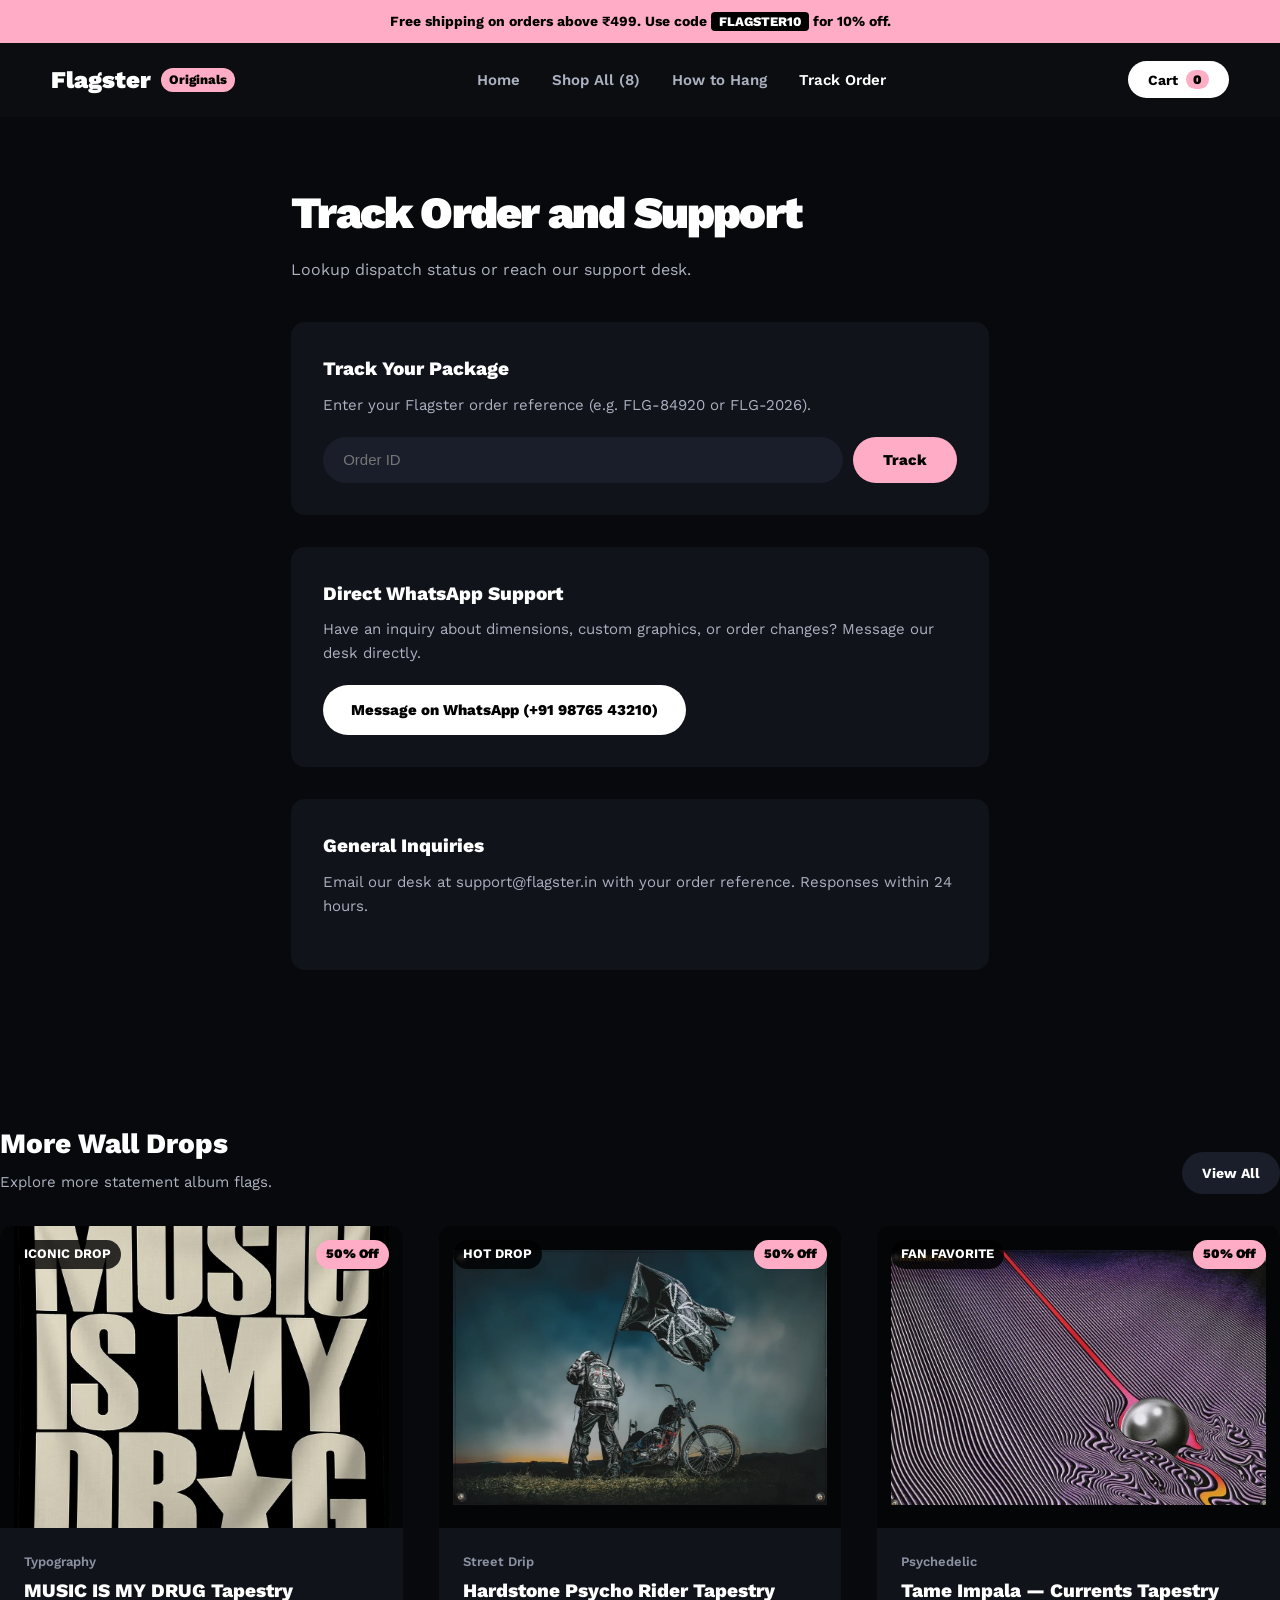
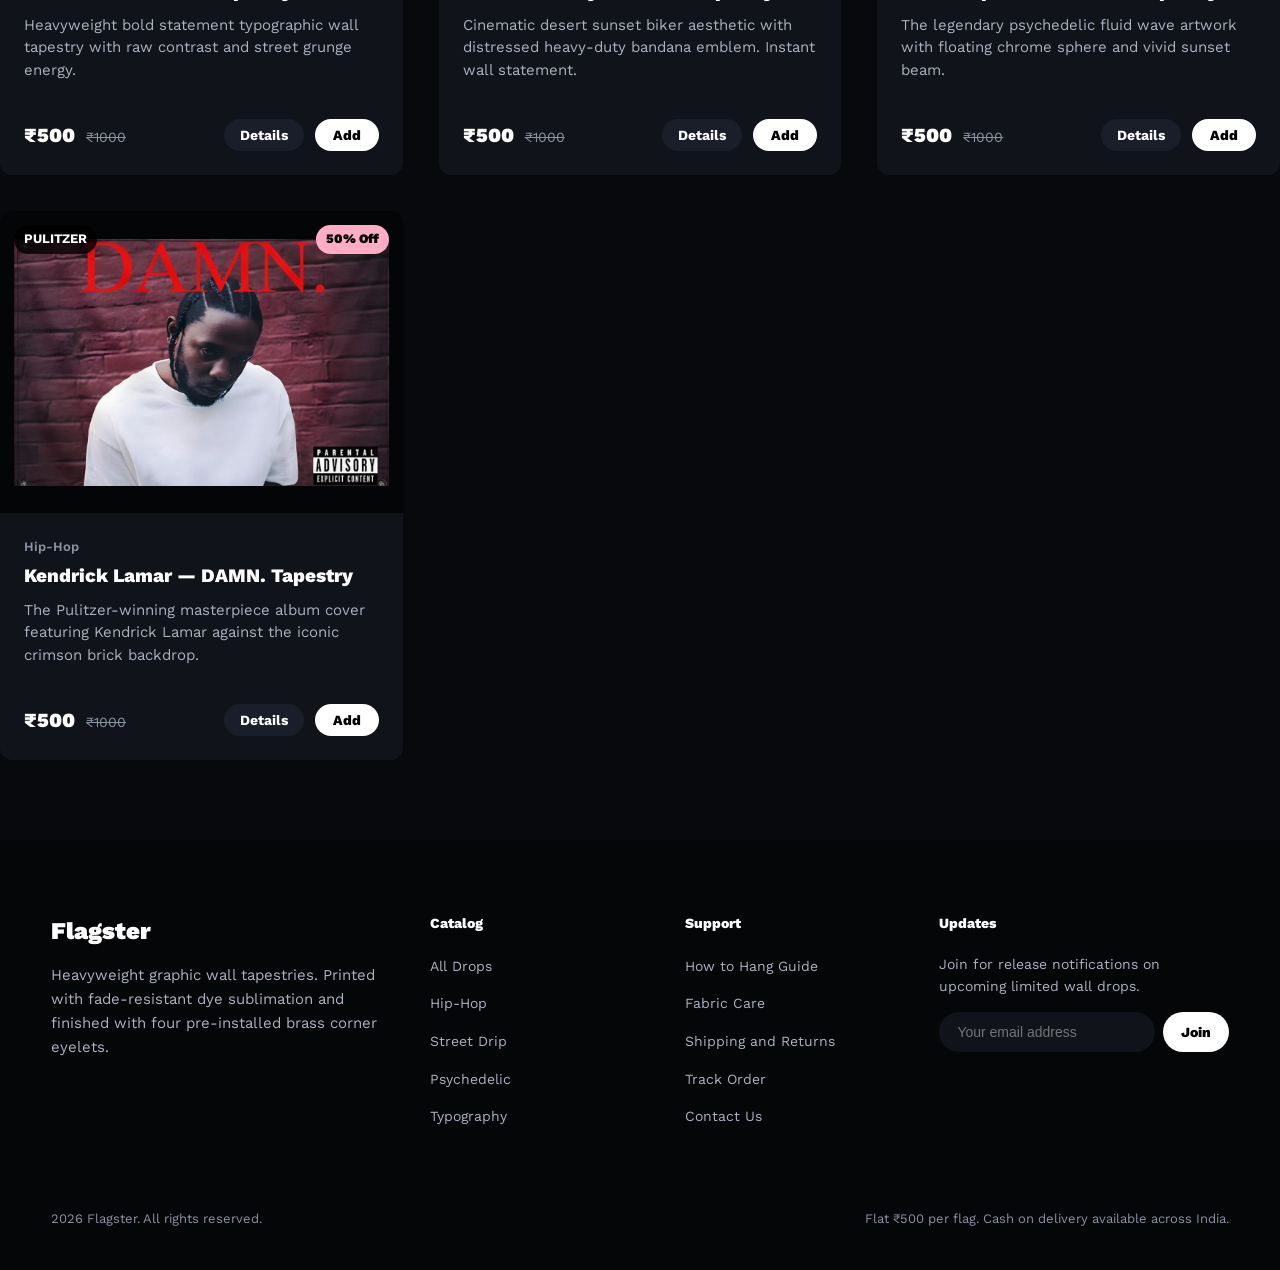
==== commit 7c3c430e: "fix(ui): eliminate white border artifacts, fix image cropping with contain layout, and enhance mobil" ====
--- a/contact.html
+++ b/contact.html
@@ -98,6 +98,14 @@
         </button>
       </div>
     </div>
+
+    <!-- Mobile Scrollable Navigation Strip -->
+    <nav class="nav-mobile-strip" aria-label="Mobile Navigation">
+      <a href="index.html" class="mobile-nav-pill ">Home</a>
+      <a href="shop.html" class="mobile-nav-pill ">Shop All (8)</a>
+      <a href="faq.html" class="mobile-nav-pill ">How to Hang</a>
+      <a href="contact.html" class="mobile-nav-pill is-active">Track Order</a>
+    </nav>
   </header>
 
   <main class="contact-wrap">
--- a/css/style.css
+++ b/css/style.css
@@ -275,18 +275,25 @@
 }
 .product-thumb-wrap {
   position: relative;
-  aspect-ratio: 1.25/1;
-  background: #000000;
+  aspect-ratio: 4/3;
+  background: #040507;
+  display: flex;
+  align-items: center;
+  justify-content: center;
   overflow: hidden;
+  padding: 14px;
 }
 .product-thumb-img {
   width: 100%;
   height: 100%;
-  object-fit: cover;
-  transition: transform 0.4s ease;
+  object-fit: contain;
+  object-position: center;
+  display: block;
+  transition: transform 0.3s ease;
+  
 }
 .product-card:hover .product-thumb-img {
-  transform: scale(1.04);
+  transform: scale(1.02);
 }
 .badge-tag {
   position: absolute;
@@ -751,11 +758,73 @@
   color: var(--text-dim);
 }
 
+.nav-mobile-strip {
+  display: none;
+}
+
 @media (max-width: 900px) {
+  .features-grid { grid-template-columns: 1fr 1fr; gap: 18px; }
   .footer-grid { grid-template-columns: 1fr 1fr; gap: 36px; }
 }
+@media (max-width: 768px) {
+  .nav-inner {
+    padding: 12px var(--gutter);
+  }
+  .nav-links {
+    display: none;
+  }
+  .nav-mobile-strip {
+    display: grid;
+    grid-template-columns: repeat(4, 1fr);
+    gap: 6px;
+    padding: 0 var(--gutter) 14px;
+    width: 100%;
+  }
+  .mobile-nav-pill {
+    display: flex;
+    align-items: center;
+    justify-content: center;
+    height: 36px;
+    padding: 0 4px;
+    border-radius: var(--radius-pill);
+    background: var(--bg-card);
+    color: var(--text-muted);
+    font-size: 13px;
+    font-weight: 700;
+    letter-spacing: -0.01em;
+    text-align: center;
+    transition: background 0.2s ease, color 0.2s ease;
+  }
+  .mobile-nav-pill.is-active,
+  .mobile-nav-pill:active {
+    background: #ffffff;
+    color: #000000;
+  }
+  .product-grid {
+    grid-template-columns: repeat(auto-fill, minmax(260px, 1fr));
+    gap: 20px;
+  }
+  .product-body {
+    padding: 18px;
+  }
+  .section-header {
+    flex-direction: column;
+    align-items: flex-start;
+    gap: 12px;
+  }
+}
 @media (max-width: 600px) {
-  .nav-links { display: none; }
+  .features-grid { grid-template-columns: 1fr; gap: 14px; }
   .footer-grid { grid-template-columns: 1fr; }
   .form-row { grid-template-columns: 1fr; }
-}
+  .cart-drawer {
+    width: 100%;
+    max-width: 100vw;
+  }
+}
+@media (max-width: 480px) {
+  .product-grid {
+    grid-template-columns: 1fr;
+    gap: 18px;
+  }
+}
